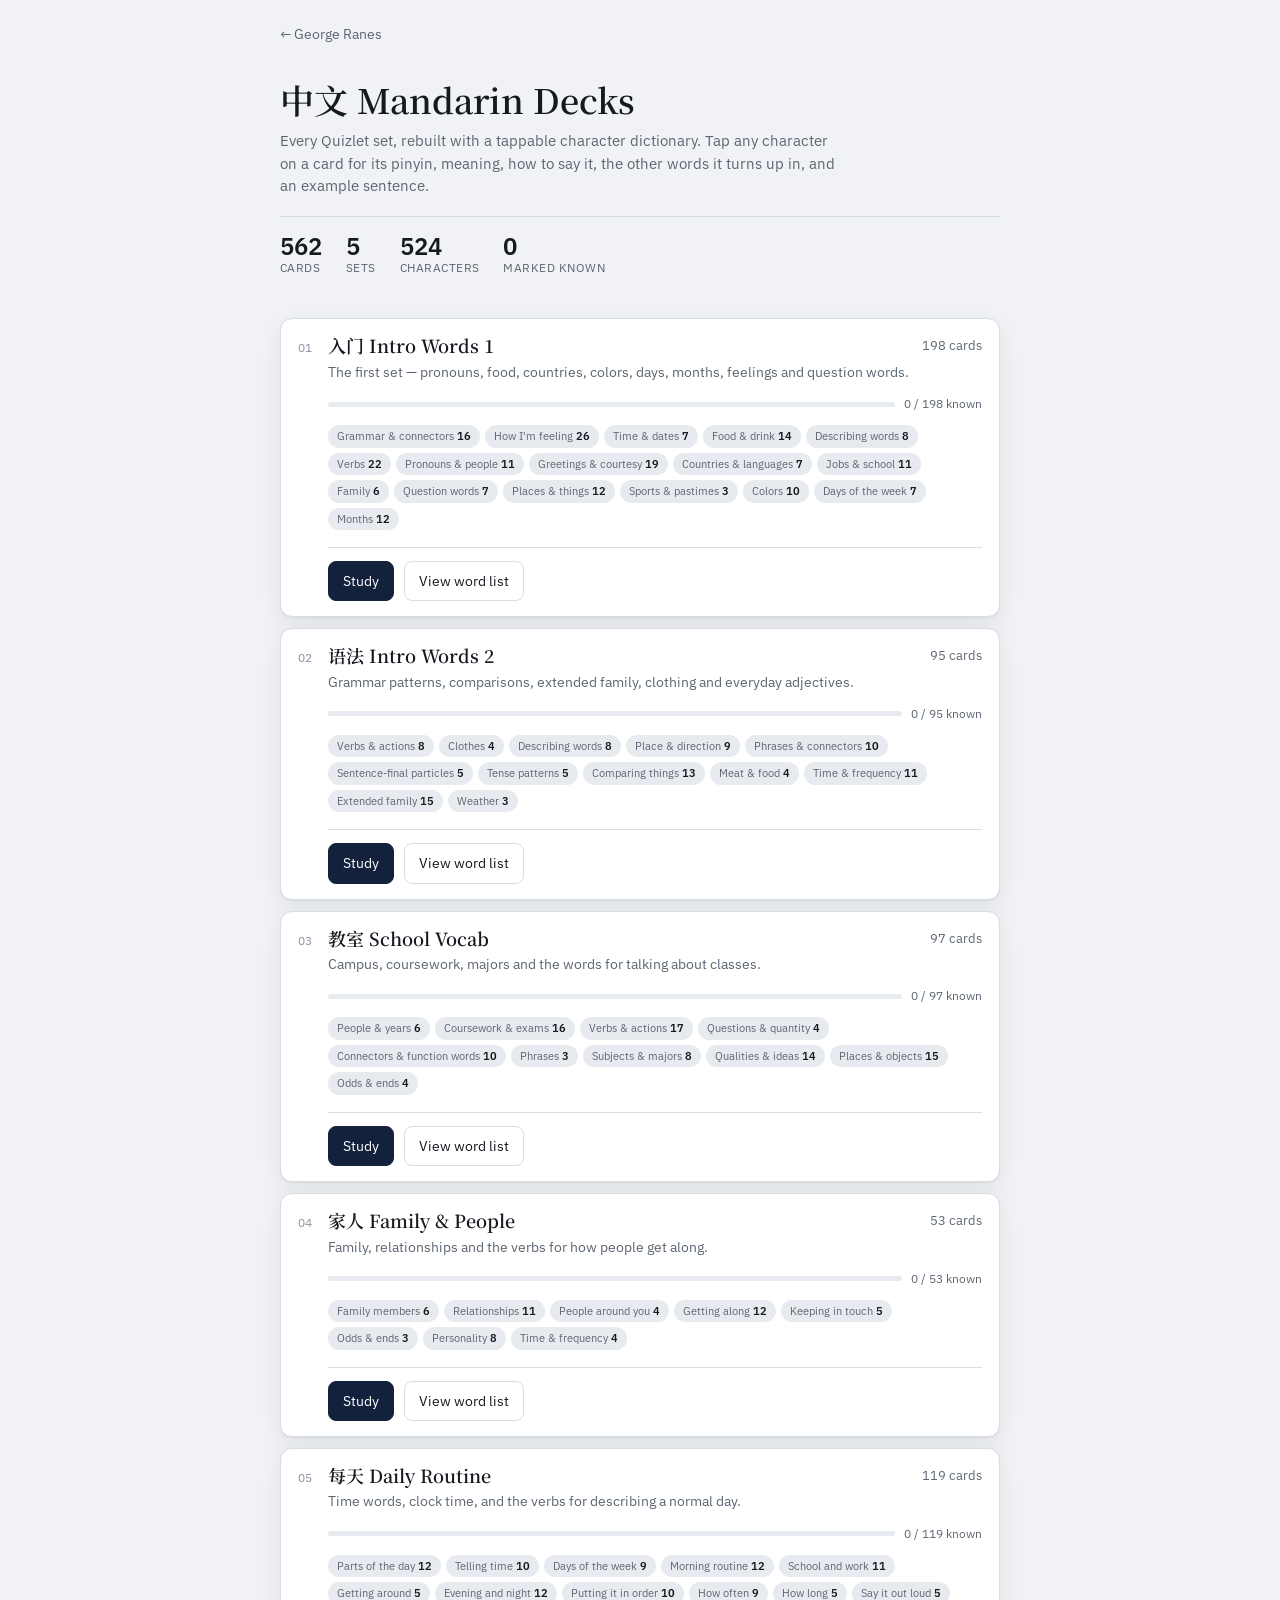
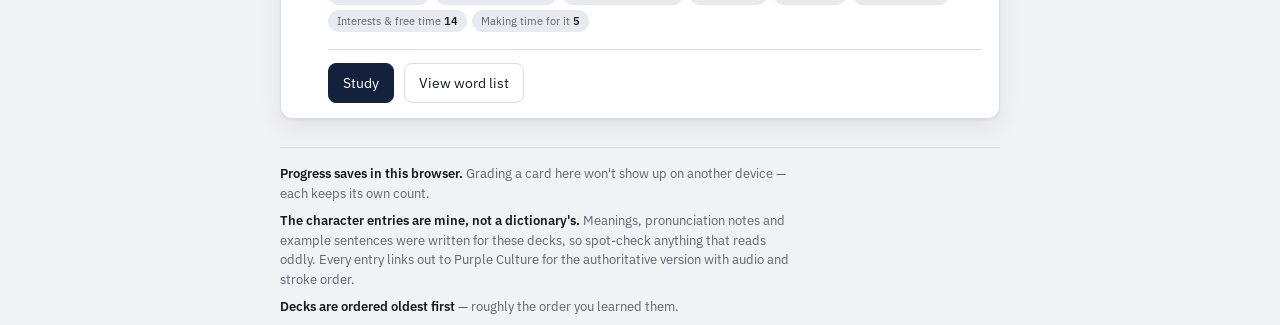
==== mandarin/index.html @ f02f1494 "Flashcard app back link returns to the Mandarin section Co-Authored-By: Claude Opus 5.5 <noreply@ant" ====
<!doctype html>
<html lang="en">
<head>
<meta charset="utf-8">
<meta name="viewport" content="width=device-width, initial-scale=1">
<title>中文 Mandarin Decks · George Ranes</title>
<meta name="description" content="Interactive Mandarin flashcards and character dictionary built by George Ranes.">
<link rel="icon" href="../assets/favicon.svg" type="image/svg+xml">
<link rel="preconnect" href="https://fonts.gstatic.com" crossorigin>
<link rel="stylesheet" href="https://fonts.googleapis.com/css2?family=IBM+Plex+Sans:wght@400;500;600&family=Noto+Serif+SC:wght@400;500;600&display=swap">
<style>
  :root {
    --bg: #F0F2F5;
    --surface: #FFFFFF;
    --surface-2: #E7EAEF;
    --ink: #161A20;
    --muted: #5C6672;
    --faint: #8892A0;
    --line: #D8DDE4;
    --accent: #14213D;
    --on-accent: #FFFFFF;
    --shadow: 0 1px 2px rgba(16,24,32,.06), 0 8px 24px rgba(16,24,32,.07);
    --t1: #C2410C; --t2: #15803D; --t3: #6D28D9; --t4: #BE185D; --t5: #6B7280;
    --unseen: #A3AEBC; --learning: #C77800; --known: #17794A;
    --learn-bg: #FDF3E0; --known-bg: #E6F4EC;
  }
  @media (prefers-color-scheme: dark) {
    :root:not([data-theme="light"]) {
      --bg: #0F1317; --surface: #191E24; --surface-2: #222930;
      --ink: #E8ECF1; --muted: #9AA5B1; --faint: #7B8694; --line: #2C333B;
      --accent: #E3CD8F; --on-accent: #0B1418;
      --shadow: 0 1px 2px rgba(0,0,0,.4), 0 8px 24px rgba(0,0,0,.35);
      --t1: #FB923C; --t2: #4ADE80; --t3: #A78BFA; --t4: #F472B6; --t5: #9CA3AF;
      --unseen: #6B7684; --learning: #E0A030; --known: #4FC98D;
      --learn-bg: #33270F; --known-bg: #11301F;
    }
  }
  :root[data-theme="dark"] {
    --bg: #0F1317; --surface: #191E24; --surface-2: #222930;
    --ink: #E8ECF1; --muted: #9AA5B1; --faint: #7B8694; --line: #2C333B;
    --accent: #E3CD8F; --on-accent: #0B1418;
    --shadow: 0 1px 2px rgba(0,0,0,.4), 0 8px 24px rgba(0,0,0,.35);
    --t1: #FB923C; --t2: #4ADE80; --t3: #A78BFA; --t4: #F472B6; --t5: #9CA3AF;
    --unseen: #6B7684; --learning: #E0A030; --known: #4FC98D;
    --learn-bg: #33270F; --known-bg: #11301F;
  }

  :root { --gap: 10px; }          /* one rhythm: filters, card and buttons all use it */

  * { box-sizing: border-box; }
  html, body { height: 100%; }
  body {
    background: var(--bg); color: var(--ink);
    font-family: "IBM Plex Sans", system-ui, sans-serif;
    font-size: 15px; line-height: 1.5;
    padding-inline: 16px; padding-block: 0 28px;
  }
  .wrap { max-width: 720px; margin: 0 auto; display: flex; flex-direction: column; gap: var(--gap); }

  /* ---------- top bar ---------- */
  .top { padding-block: 16px 0; display: flex; flex-direction: column; gap: var(--gap); }
  .titlebar { display: flex; align-items: baseline; gap: 10px; flex-wrap: wrap; }
  .title { font-family: "Noto Serif SC", Georgia, serif; font-size: 20px; font-weight: 600; margin: 0; }
  .subtitle { font-size: 13px; color: var(--muted); }
  .set-note { font-size: 13.5px; color: var(--muted); margin: -4px 0 0; max-width: 62ch; }
  .spacer { margin-left: auto; }

  .bar { height: 6px; border-radius: 99px; background: var(--surface-2); display: flex; overflow: hidden; }
  .bar span { display: block; height: 100%; transition: width .25s ease; }
  .bar .b-known { background: var(--known); }
  .bar .b-learn { background: var(--learning); }
  .counts { display: flex; gap: 14px; font-size: 12.5px; color: var(--muted); flex-wrap: wrap; align-items: center; }
  .counts b { color: var(--ink); font-weight: 600; font-variant-numeric: tabular-nums; }
  .dot { width: 8px; height: 8px; border-radius: 99px; display: inline-block; vertical-align: -1px; margin-right: 5px; }

  /* ---------- controls ---------- */
  .filters { display: flex; gap: var(--gap); flex-wrap: wrap; align-items: center; }
  select, .btn, .chip, input[type="search"] {
    font: inherit; font-size: 13.5px; color: var(--ink);
    background: var(--surface); border: 1px solid var(--line);
    border-radius: 8px; padding: 7px 11px; cursor: pointer;
  }
  select { padding-right: 26px; }
  input[type="search"] { cursor: text; flex: 1 1 240px; min-width: 0; }
  input[type="search"]:focus { outline: none; border-color: var(--accent); }
  .chip[aria-pressed="true"] { background: var(--accent); border-color: var(--accent); color: var(--on-accent); }
  .btn:hover, .chip:hover, select:hover { border-color: var(--accent); }
  .seg { display: inline-flex; border: 1px solid var(--line); border-radius: 8px; overflow: hidden; background: var(--surface); }
  .seg button {
    font: inherit; font-size: 13.5px; border: 0; background: transparent;
    color: var(--muted); padding: 7px 11px; cursor: pointer;
  }
  .seg button[aria-pressed="true"] { background: var(--accent); color: var(--on-accent); }

  /* ---------- word list ---------- */
  #list .top { padding-block: 18px 14px; }
  #list .subtitle { display: block; margin-top: 4px; }
  #list .filters { margin-top: 14px; }
  #list-body { margin-top: 18px; display: flex; flex-direction: column; gap: 22px; }
  .list-group-title {
    font-size: 12.5px; font-weight: 600; letter-spacing: .03em; text-transform: uppercase;
    color: var(--muted); padding-bottom: 8px; border-bottom: 1px solid var(--line);
  }
  .list-rows { display: flex; flex-direction: column; }
  .word-row {
    display: grid; grid-template-columns: minmax(0,1.4fr) minmax(0,1fr) minmax(0,1.6fr) auto;
    gap: 14px; align-items: center; padding: 11px 4px; border-bottom: 1px solid var(--line);
  }
  .list-rows .word-row:last-child { border-bottom: 0; }
  .word-row .hz { font-size: 22px; margin: 0; justify-content: flex-start; }
  .word-row .hz .ch { font-size: inherit; padding: 0 2px; }
  .word-row .py-line { font-size: 14.5px; color: var(--muted); flex-wrap: wrap; }
  .word-row .en { font-size: 14px; color: var(--ink); }
  .word-row .pill { font-size: 10.5px; white-space: nowrap; }
  .list-empty { padding: 32px 4px; text-align: center; color: var(--muted); font-size: 14px; }
  @media (max-width: 620px) {
    .word-row { grid-template-columns: 1fr auto; grid-template-areas: "hz pill" "py py" "en en"; row-gap: 4px; }
    .word-row .hz { grid-area: hz; }
    .word-row .pill { grid-area: pill; justify-self: end; }
    .word-row .py-line { grid-area: py; }
    .word-row .en { grid-area: en; }
  }

  /* ---------- card ---------- */
  .stage { perspective: 1400px; display: flex; }
  .card {
    display: grid; position: relative; flex: 1;
    min-height: min(52vh, 430px);
    background: var(--surface); border: 1px solid var(--line);
    border-radius: 14px; box-shadow: var(--shadow);
    transform-style: preserve-3d; transition: transform .45s cubic-bezier(.2,.7,.3,1);
  }
  .card.flipped { transform: rotateX(180deg); }
  .face {
    grid-row: 1; grid-column: 1; min-height: 0;
    backface-visibility: hidden; -webkit-backface-visibility: hidden;
    padding: 22px 20px 18px;
    display: flex; flex-direction: column; gap: 12px;
    transition: visibility 0s linear 210ms;
  }
  .face.back { transform: rotateX(180deg); }
  .card:not(.flipped) .face.back,
  .card.flipped .face.front { visibility: hidden; }
  .face-body {
    flex: 1; min-height: 0; overflow-y: auto;
    display: flex; flex-direction: column; justify-content: center; gap: 12px;
  }

  .face-tag {
    font-size: 11px; font-weight: 600; letter-spacing: .11em; text-transform: uppercase;
    color: var(--faint); display: flex; align-items: center; gap: 8px 6px; flex-wrap: wrap;
  }
  .pill {
    font-size: 10.5px; font-weight: 600; letter-spacing: .06em; text-transform: uppercase;
    border-radius: 99px; padding: 3px 8px; border: 1px solid currentColor;
    white-space: nowrap;
  }
  .pill.unseen { color: var(--unseen); }
  .pill.learning { color: var(--learning); }
  .pill.known { color: var(--known); }

  .hz {
    font-family: "Noto Serif SC", Georgia, serif;
    font-size: clamp(38px, 11vw, 60px); line-height: 1.3; font-weight: 500;
    display: flex; flex-wrap: wrap; gap: 0 2px;
  }
  .hz.long { font-size: clamp(26px, 6.5vw, 34px); }
  .hz.small, .hz.long.small { font-size: clamp(24px, 6vw, 30px); }
  .answer {
    display: flex; flex-direction: column; gap: 6px;
    padding-top: 14px; border-top: 1px solid var(--line);
  }
  .answer .py-line { font-size: 15px; }
  .py-line.lead { font-size: 21px; font-weight: 500; }
  .en-sub { font-size: 19px; font-weight: 500; line-height: 1.4; text-wrap: balance; }
  .en-reveal { display: flex; flex-direction: column; gap: 10px; align-items: flex-start; }
  .reveal {
    font-size: 14px; padding: 10px 16px; color: var(--muted);
    border-style: dashed;
  }
  .reveal:hover { color: var(--ink); border-style: solid; }
  .ch {
    font: inherit; background: none; border: 0; padding: 0 1px; margin: 0;
    color: inherit; cursor: pointer; border-radius: 4px;
    border-bottom: 2px solid transparent;
  }
  .ch:hover, .ch.active { border-bottom-color: currentColor; background: var(--surface-2); }
  .ch.punct { cursor: default; }
  .ch.punct:hover { border-bottom-color: transparent; background: none; }

  .py-line { font-size: 17px; letter-spacing: .01em; display: flex; flex-wrap: wrap; gap: 0 7px; }
  .en-line { font-size: 21px; font-weight: 500; line-height: 1.4; text-wrap: balance; }
  .note {
    font-size: 13.5px; color: var(--muted); background: var(--surface-2);
    border-radius: 8px; padding: 10px 12px; border-left: 3px solid var(--accent);
  }
  .note b { color: var(--ink); font-weight: 600; }
  .ex { font-size: 14px; color: var(--muted); }
  .ex .exhz { font-family: "Noto Serif SC", Georgia, serif; font-size: 17px; color: var(--ink); }

  .t1 { color: var(--t1); } .t2 { color: var(--t2); }
  .t3 { color: var(--t3); } .t4 { color: var(--t4); } .t5 { color: var(--t5); }

  .speak {
    font: inherit; font-size: 13px; color: var(--muted); background: var(--surface);
    border: 1px solid var(--line); border-radius: 8px; padding: 5px 10px; cursor: pointer;
    align-self: flex-start;
  }
  .speak:hover { border-color: var(--accent); color: var(--ink); }

  /* ---------- actions ---------- */
  .actions { display: grid; grid-template-columns: 1fr 1fr 1fr; gap: var(--gap); }
  .act {
    font: inherit; font-size: 15px; font-weight: 500;
    border: 1px solid var(--line); background: var(--surface); color: var(--ink);
    border-radius: 11px; padding: 16px 8px; cursor: pointer;
    min-height: 54px;
  }
  .act.learn { background: var(--learn-bg); border-color: var(--learning); color: var(--learning); }
  .act.know { background: var(--known-bg); border-color: var(--known); color: var(--known); }
  .act.flip { background: var(--accent); border-color: var(--accent); color: var(--on-accent); }
  .act:hover { filter: brightness(1.04); }
  #study { display: flex; flex-direction: column; gap: var(--gap); }
  #controls { display: flex; flex-direction: column; gap: var(--gap); }
  .subacts { display: flex; gap: var(--gap); justify-content: space-between; align-items: center; }
  .subacts .btn { padding: 11px 18px; font-size: 14px; }
  .kbd-hint { font-size: 12px; color: var(--faint); }
  kbd {
    font: inherit; font-size: 11px; background: var(--surface-2);
    border: 1px solid var(--line); border-radius: 4px; padding: 1px 5px;
  }

  /* ---------- done screen ---------- */
  .done {
    background: var(--surface); border: 1px solid var(--line); border-radius: 14px;
    box-shadow: var(--shadow); padding: 30px 22px; text-align: center;
    display: flex; flex-direction: column; gap: 16px; align-items: center;
  }
  .done h2 { font-family: "Noto Serif SC", Georgia, serif; font-size: 22px; margin: 0; font-weight: 600; }
  .tally { display: flex; gap: 22px; flex-wrap: wrap; justify-content: center; }
  .tally div { display: flex; flex-direction: column; gap: 2px; }
  .tally b { font-size: 26px; font-variant-numeric: tabular-nums; font-weight: 600; }
  .tally span { font-size: 12px; color: var(--muted); }
  .done .btn { padding: 11px 16px; font-size: 14.5px; }
  .primary { background: var(--accent); border-color: var(--accent); color: var(--on-accent); }

  /* ---------- character popover ---------- */
  .pop-head { display: flex; align-items: center; gap: 10px; }
  .pop-hz { font-family: "Noto Serif SC", Georgia, serif; font-size: 34px; line-height: 1; }
  .pop-py { font-size: 19px; font-weight: 500; }
  .pop-x {
    margin-left: auto; font: inherit; font-size: 18px; line-height: 1; color: var(--faint);
    background: none; border: 0; cursor: pointer; padding: 4px 6px; border-radius: 6px;
  }
  .pop-x:hover { background: var(--surface-2); color: var(--ink); }
  .senses { margin: 0; padding-left: 18px; font-size: 14.5px; display: flex; flex-direction: column; gap: 3px; }
  .pop .note { font-size: 13px; padding: 9px 11px; }
  .words { display: flex; flex-direction: column; gap: 5px; }
  .words .lbl { font-size: 11px; font-weight: 600; letter-spacing: .1em; text-transform: uppercase; color: var(--faint); }
  .w { display: flex; gap: 8px; align-items: baseline; font-size: 13.5px; }
  .w .whz { font-family: "Noto Serif SC", Georgia, serif; font-size: 16px; }
  .w .wpy { color: var(--muted); }
  .w .wen { color: var(--muted); margin-left: auto; text-align: right; }
  .w .mine { color: var(--accent); font-size: 10px; font-weight: 600; letter-spacing: .05em; }
  .pop-foot { display: flex; gap: 8px; flex-wrap: wrap; }
  .pop-foot .btn, .pop-foot a.btn { font-size: 12.5px; padding: 6px 10px; text-decoration: none; }

  .scrim { position: fixed; inset: 0; background: rgba(8,12,16,.44); z-index: 30; }

  .cat-tag {
    font-size: 10.5px; font-weight: 600; letter-spacing: .06em; text-transform: uppercase;
    color: var(--accent); border: 1px solid var(--accent); border-radius: 99px; padding: 3px 8px;
    white-space: nowrap;
  }
  .tabs { display: flex; gap: 4px; border-bottom: 1px solid var(--line); margin-bottom: 2px; }
  .tabs button {
    font: inherit; font-size: 13px; font-weight: 500; color: var(--muted);
    background: none; border: 0; border-bottom: 2px solid transparent;
    padding: 8px 12px; cursor: pointer; margin-bottom: -1px;
  }
  .tabs button[aria-selected="true"] { color: var(--ink); border-bottom-color: var(--accent); }
  .tabs button:hover { color: var(--ink); }
  .sound-list { margin: 0; padding-left: 18px; font-size: 13.5px; display: flex; flex-direction: column; gap: 5px; color: var(--muted); }
  .sound-list li::marker { color: var(--accent); }
  .sent { display: flex; flex-direction: column; gap: 2px; padding: 9px 0; border-bottom: 1px solid var(--line); }
  .sent:last-child { border-bottom: 0; }
  .sent .shz { font-family: "Noto Serif SC", Georgia, serif; font-size: 18px; line-height: 1.5; }
  .sent .spy { font-size: 13px; color: var(--accent); }
  .sent .sen { font-size: 13.5px; color: var(--muted); }
  .sent .mine { color: var(--accent); font-size: 10px; font-weight: 600; letter-spacing: .05em; }

  /* ---------- sheet (full entry + legend) ---------- */
  .sheet {
    position: fixed; z-index: 50;
    left: 50%; top: 50%; transform: translate(-50%, -50%);
    width: min(560px, calc(100vw - 28px));
    max-height: min(84vh, 84svh); overflow-y: auto; overscroll-behavior: contain;
    background: var(--surface); border: 1px solid var(--line);
    border-radius: 14px; box-shadow: var(--shadow);
    padding: 20px;
    display: flex; flex-direction: column; gap: 14px;
  }
  .sheet h3 {
    margin: 0; font-size: 16px; font-weight: 600; display: flex; align-items: center; gap: 10px;
    position: sticky; top: -20px; z-index: 1;
    background: var(--surface); padding-block: 4px 8px; margin-top: -4px;
  }
  .sheet h3 .pop-x { margin-left: auto; }
  .sheet h4 {
    margin: 0; font-size: 11px; font-weight: 600; letter-spacing: .1em;
    text-transform: uppercase; color: var(--faint);
  }
  .legend-row { display: flex; align-items: center; gap: 9px; font-size: 13.5px; }
  .legend-grid { display: flex; flex-direction: column; gap: 7px; }
  .keys { display: grid; grid-template-columns: auto 1fr; gap: 6px 12px; font-size: 13.5px; align-items: center; }

  .sr { position: absolute; width: 1px; height: 1px; overflow: hidden; clip: rect(0 0 0 0); }
  :is(button, select, a):focus-visible { outline: 2px solid var(--accent); outline-offset: 2px; }

  @media (prefers-reduced-motion: reduce) {
    .card, .bar span, .face { transition: none; }
  }

  /* ---------- home ---------- */
  [hidden] { display: none !important; }
  .home header { padding-block: 34px 20px; }
  .home h1 {
    font-family: "Noto Serif SC", Georgia, serif;
    font-size: clamp(27px, 6vw, 34px); font-weight: 600; margin: 0 0 10px; line-height: 1.2;
  }
  .home h1 .han { color: var(--seal); }
  .home .lede { margin: 0; color: var(--muted); max-width: 62ch; }
  .totals {
    display: flex; gap: 24px; flex-wrap: wrap;
    margin-top: 18px; padding-top: 16px; border-top: 1px solid var(--line);
  }
  .totals div { display: flex; flex-direction: column; }
  .totals b { font-size: 24px; font-weight: 600; font-variant-numeric: tabular-nums; line-height: 1.1; }
  .totals span { font-size: 11.5px; color: var(--muted); letter-spacing: .04em; }
  .decks { display: grid; gap: 11px; margin-top: 22px; }
  .deck {
    display: grid; grid-template-columns: auto 1fr auto; gap: 4px 14px;
    align-items: start; text-align: left; width: 100%; font: inherit; color: inherit;
    background: var(--surface); border: 1px solid var(--line);
    border-radius: 12px; padding: 15px 17px; box-shadow: var(--shadow);
  }
  .deck-actions {
    grid-column: 2 / span 2; display: flex; gap: 10px; margin-top: 13px;
    padding-top: 13px; border-top: 1px solid var(--line);
  }
  .deck-actions .btn { font-size: 13.5px; padding: 9px 14px; }
  .deck .num {
    grid-row: 1 / span 4; font-size: 12px; color: var(--faint);
    font-variant-numeric: tabular-nums; padding-top: 5px; min-width: 16px;
  }
  .deck .name { font-family: "Noto Serif SC", Georgia, serif; font-size: 18px; font-weight: 600; line-height: 1.3; }
  .deck .count { grid-row: 1; grid-column: 3; font-size: 13px; color: var(--muted); font-variant-numeric: tabular-nums; white-space: nowrap; padding-top: 2px; }
  .deck .note {
    grid-column: 2 / span 2; font-size: 13.5px; color: var(--muted);
    background: none; border: 0; border-radius: 0; padding: 0;   /* not a card note */
  }
  .deck .mini { grid-column: 2 / span 2; display: flex; align-items: center; gap: 9px; margin-top: 9px; }
  .deck .bar { flex: 1; height: 5px; }
  .deck .pct { font-size: 12px; color: var(--muted); font-variant-numeric: tabular-nums; white-space: nowrap; }
  .deck .tags { grid-column: 2 / span 2; display: flex; flex-wrap: wrap; gap: 5px; margin-top: 8px; }
  .deck .tag { font-size: 11px; color: var(--muted); background: var(--surface-2); border-radius: 99px; padding: 3px 9px; white-space: nowrap; }
  .deck .tag b { color: var(--ink); font-weight: 600; font-variant-numeric: tabular-nums; }

  .home footer {
    margin-top: 28px; padding-top: 16px; border-top: 1px solid var(--line);
    font-size: 13px; color: var(--muted);
  }
  .home footer p { margin: 0 0 8px; max-width: 64ch; }
  .home footer b { color: var(--ink); font-weight: 600; }

  .back-link {
    font: inherit; font-size: 13.5px; color: var(--muted); background: none;
    border: 0; padding: 4px 0; cursor: pointer; align-self: start;
  }
  .back-link:hover { color: var(--accent); }
  @media (max-width: 640px) {
    .kbd-hint { display: none; }            /* no arrow keys on a phone */
    .subacts .btn { flex: 1; }
  }
  @media (max-width: 460px) {
    .actions { grid-template-columns: 1fr 1fr; }
    .act.flip { grid-column: 1 / -1; order: -1; }
    .face { padding: 16px 15px 14px; }
    /* keep the card and all three buttons on one screen */
    .top { padding-block: 12px 0; }
    .title { font-size: 18px; }
    .filters select { flex: 1 1 calc(50% - var(--gap) / 2); min-width: 0; font-size: 12.5px; padding-inline: 9px 22px; }
    .seg { width: 100%; }
    .seg button { flex: 1; }
    .chip { flex: 1 1 calc(50% - var(--gap) / 2); }
    .card { min-height: 34vh; }
    .hz { font-size: clamp(34px, 11vw, 50px); }
    .act { min-height: 50px; padding: 14px 8px; }
    body { padding-block: 0 20px; }
  }
  /* ---------- link back to the main site ---------- */
  .site-link { display: inline-block; margin-top: 16px; font-size: 13.5px; color: var(--muted); text-decoration: none; }
  .site-link:hover { color: var(--accent); }
</style>
</head>
<body>

<div class="wrap">

  <div id="home" class="home">
    <a class="site-link" href="../#mandarin">← George Ranes</a>
    <header>
      <h1><span class="han">中文</span> Mandarin Decks</h1>
      <p class="lede">Every Quizlet set, rebuilt with a tappable character dictionary. Tap any character on a card for its pinyin, meaning, how to say it, the other words it turns up in, and an example sentence.</p>
      <div class="totals">
        <div><b id="t-cards">0</b><span>CARDS</span></div>
        <div><b id="t-sets">0</b><span>SETS</span></div>
        <div><b id="t-chars">0</b><span>CHARACTERS</span></div>
        <div><b id="t-known">0</b><span>MARKED KNOWN</span></div>
      </div>
    </header>
    <div class="decks" id="decks"></div>
    <footer>
      <p><b>Progress saves in this browser.</b> Grading a card here won't show up on another device — each keeps its own count.</p>
      <p><b>The character entries are mine, not a dictionary's.</b> Meanings, pronunciation notes and example sentences were written for these decks, so spot-check anything that reads oddly. Every entry links out to Purple Culture for the authoritative version with audio and stroke order.</p>
      <p><b>Decks are ordered oldest first</b> — roughly the order you learned them.</p>
    </footer>
  </div>

  <div id="study" hidden>
    <div class="top">
      <button class="back-link" id="back" type="button">← All decks</button>
      <div class="titlebar">
        <h1 class="title" id="set-title"></h1>
        <span class="subtitle" id="position"></span>
        <span class="spacer"></span>
        <button class="btn" id="legend-btn" type="button">Legend</button>
      </div>
      <div class="bar" aria-hidden="true">
        <span class="b-known" id="b-known" style="width:0"></span>
        <span class="b-learn" id="b-learn" style="width:0"></span>
      </div>
      <div class="counts" id="counts"></div>
      <div class="filters">
        <div class="seg" role="group" aria-label="Which cards to show">
          <button type="button" data-mode="all" aria-pressed="true">All</button>
          <button type="button" data-mode="learning" aria-pressed="false">Still learning</button>
          <button type="button" data-mode="unseen" aria-pressed="false">Unseen</button>
        </div>
        <select id="cat" aria-label="Which category"></select>
        <select id="chunk" aria-label="Which chunk of the deck"></select>
        <button class="chip" id="t-py" type="button" aria-pressed="true">Pinyin on front</button>
        <button class="chip" id="t-shuffle" type="button" aria-pressed="false">Shuffle</button>
      </div>
    </div>
    <div class="stage" id="stage"></div>
    <div id="controls"></div>
  </div>

  <div id="list" hidden>
    <div class="top">
      <button class="back-link" id="list-back" type="button">← All decks</button>
      <div class="titlebar">
        <h1 class="title" id="list-title"></h1>
        <span class="subtitle" id="list-count"></span>
        <span class="spacer"></span>
        <button class="btn" id="list-study" type="button">Study this set →</button>
      </div>
      <p class="subtitle" id="list-subtitle"></p>
    </div>
    <div class="filters">
      <input id="list-search" type="search" placeholder="Search hanzi, pinyin or English…" aria-label="Search this set">
      <select id="list-cat" aria-label="Which category"></select>
    </div>
    <div id="list-body"></div>
  </div>

</div>

<!-- Deck data lives in data/ so new sets can be added without touching the app code. -->
<script src="data/sets.js"></script>
<script src="data/chars.js"></script>
<script>
const KEY = "mandarin-app-progress-v1";

// A set may leave out "cats"; they're then counted from its cards, in first-seen order.
SETS.forEach(set => {
  if (set.cats) return;
  const counts = new Map();
  set.cards.forEach(c => counts.set(c.cat, (counts.get(c.cat) || 0) + 1));
  set.cats = [...counts];
});
let CARDS = [], CATS = [], SET = null;
let allStatus = {};
let orders = {};        // deck id -> card ids in shuffled order (persisted)
let rank = null;        // card id -> position, for the deck in view
const CHUNK = 25;

let cardEl = null, flipBtn = null;

const state = {
  set: null,
  revealEn: false,
  showPy: true,
  mode: "all",
  chunk: "all",
  cat: "all",
  i: 0,
  flipped: false,
  status: {},
  history: [],
};

/* ---------- persistence ---------- */
try {
  const raw = localStorage.getItem(KEY);
  if (raw) {
    const saved = JSON.parse(raw);
    if (saved && typeof saved === "object") {
      allStatus = saved.status || {};
      orders = saved.orders || {};
      if (typeof saved.showPy === "boolean") state.showPy = saved.showPy;
    }
  }
} catch (e) { /* private window or blocked storage — run without it */ }

function save() {
  try {
    localStorage.setItem(KEY, JSON.stringify({ status: allStatus, orders: orders, showPy: state.showPy }));
  } catch (e) { /* ignore */ }
}

/* ---------- deck ---------- */
function chunkOf(card) { return Math.floor((card.id - 1) / CHUNK); }

function buildRank() {
  rank = null;
  const o = orders[state.set];
  if (!o) return;
  rank = new Map();
  o.forEach((id, i) => rank.set(id, i));
}

function shuffleDeck() {
  const ids = CARDS.map(c => c.id);
  for (let i = ids.length - 1; i > 0; i--) {        // Fisher–Yates
    const j = Math.floor(Math.random() * (i + 1));
    const t = ids[i]; ids[i] = ids[j]; ids[j] = t;
  }
  orders[state.set] = ids;
  buildRank();
  save();
}

function isShuffled() { return !!orders[state.set]; }

function deck() {
  const out = CARDS.filter(c => {
    if (state.cat !== "all" && c.cat !== state.cat) return false;
    if (state.chunk !== "all" && chunkOf(c) !== Number(state.chunk)) return false;
    const s = state.status[c.id];
    if (state.mode === "learning") return s === "learning";
    if (state.mode === "unseen") return !s;
    return true;
  });
  // the permutation is fixed per deck, so grading a card never reorders the rest
  if (rank) out.sort((a, b) => rank.get(a.id) - rank.get(b.id));
  return out;
}

const el = (tag, cls, text) => {
  const n = document.createElement(tag);
  if (cls) n.className = cls;
  if (text != null) n.textContent = text;
  return n;
};

/* ---------- speech ---------- */
let zhVoice = null;
function pickVoice() {
  if (!("speechSynthesis" in window)) return;
  const vs = speechSynthesis.getVoices();
  zhVoice = vs.find(v => /^zh[-_]?(CN|Hans)/i.test(v.lang))
         || vs.find(v => /^zh/i.test(v.lang)) || null;
}
if ("speechSynthesis" in window) {
  pickVoice();
  speechSynthesis.addEventListener("voiceschanged", pickVoice);
}
function speak(text) {
  if (!("speechSynthesis" in window)) return;
  try {
    speechSynthesis.cancel();
    const u = new SpeechSynthesisUtterance(text);
    u.lang = "zh-CN";
    if (zhVoice) u.voice = zhVoice;
    u.rate = 0.85;
    speechSynthesis.speak(u);
  } catch (e) { /* ignore */ }
}
function speakBtn(text, label) {
  const b = el("button", "speak", (label || "Say it") + " ▶");
  b.type = "button";
  b.addEventListener("click", ev => { ev.stopPropagation(); speak(text); });
  return b;
}

/* ---------- hanzi rendering with tappable characters ---------- */
function renderHanzi(card) {
  const box = el("div", "hz" + (card.hz.length > 6 ? " long" : ""));
  box.lang = "zh-Hans";
  let ti = 0;
  for (const ch of card.hz) {
    const tok = /[一-鿿]/.test(ch) ? card.toks[ti++] : null;
    const b = el("button", "ch" + (tok ? "" : " punct"), ch);
    b.type = "button";
    if (tok) {
      if (tok.t) b.classList.add("t" + tok.t);
      b.setAttribute("aria-label", ch + (tok.p ? ", " + tok.p : "") + " — open character entry");
      b.addEventListener("click", ev => { ev.stopPropagation(); openPop(ch); });
    } else {
      b.tabIndex = -1;
      b.setAttribute("aria-hidden", "true");
    }
    box.append(b);
  }
  return box;
}

function renderPinyin(card) {
  const box = el("div", "py-line");
  if (card.toks.length && card.toks[0].p) {
    for (const t of card.toks) box.append(el("span", "t" + t.t, t.p));
  } else {
    box.append(el("span", "t5", card.py));
  }
  return box;
}

/* ---------- card ---------- */
function statusOf(id) { return state.status[id] || "unseen"; }

function render() {
  const d = deck();
  const stage = document.getElementById("stage");
  const controls = document.getElementById("controls");
  stage.replaceChildren();
  controls.replaceChildren();
  closePop();

  if (!d.length) { renderEmpty(stage); updateBar(); return; }
  if (state.i >= d.length) { renderDone(stage, d); updateBar(); return; }

  const card = d[state.i];
  const st = statusOf(card.id);
  state.revealEn = false;

  const wrap = el("div", "card" + (state.flipped ? " flipped" : ""));

  /* front */
  const front = el("div", "face front");
  const ftag = el("div", "face-tag");
  ftag.append(el("span", null, "Chinese"));
  const p = el("span", "pill " + st, st === "unseen" ? "new" : st === "learning" ? "learning" : "known");
  ftag.append(p);
  ftag.append(el("span", "cat-tag", card.cat));
  if (card.q === "learning") ftag.append(el("span", "pill learning", "not yet mastered"));
  const fbody = el("div", "face-body");
  fbody.append(renderHanzi(card));
  if (state.showPy) fbody.append(renderPinyin(card));
  front.append(ftag, fbody, speakBtn(card.hz));
  wrap.append(front);

  /* back */
  const back = el("div", "face back");
  back.append(el("div", "face-tag", "Pinyin"));
  const bbody = el("div", "face-body");
  const lead = renderPinyin(card);
  lead.classList.add("lead");
  bbody.append(lead);
  if (card.kind === "pattern" && card.pattern) bbody.append(el("div", "ex", card.pattern));
  if (card.ex) {
    const e = el("div", "ex");
    e.append(el("div", "exhz", card.ex));
    bbody.append(e);
  }
  if (card.flag) {
    const n = el("div", "note");
    n.append(el("b", null, "Heads up: "));
    n.append(document.createTextNode(card.flag));
    bbody.append(n);
  }

  const enWrap = el("div", "en-reveal");
  const showEnglish = () => {
    state.revealEn = true;
    enWrap.replaceChildren(el("div", "en-sub", card.en));
  };
  if (state.revealEn) showEnglish();
  else {
    const rb = el("button", "btn reveal", "Show English");
    rb.type = "button";
    rb.addEventListener("click", ev => { ev.stopPropagation(); showEnglish(); });
    enWrap.append(rb);
  }
  bbody.append(enWrap);
  back.append(bbody, speakBtn(card.hz));
  wrap.append(back);

  stage.append(wrap);
  cardEl = wrap;

  /* controls */
  const acts = el("div", "actions");
  const learn = el("button", "act learn", "Still learning");
  learn.type = "button";
  learn.addEventListener("click", () => grade("learning"));
  const flip = el("button", "act flip", state.flipped ? "Show Chinese" : "Flip");
  flip.type = "button";
  flip.addEventListener("click", doFlip);
  flipBtn = flip;
  const know = el("button", "act know", "Know it");
  know.type = "button";
  know.addEventListener("click", () => grade("known"));
  acts.append(learn, flip, know);

  const sub = el("div", "subacts");
  const undo = el("button", "btn", "Undo");
  undo.type = "button";
  undo.disabled = !state.history.length && state.i === 0;
  undo.addEventListener("click", stepBack);
  sub.append(undo);
  sub.append(el("span", "kbd-hint", "← still learning · → know it · ↑↓ flip"));

  controls.append(acts, sub);
  updateBar();
}

function renderEmpty(stage) {
  const d = el("div", "done");
  d.append(el("h2", null, "Nothing here"));
  d.append(el("p", "subtitle", "No cards match this filter. Switch back to All, or pick another chunk."));
  const b = el("button", "btn primary", "Show all cards");
  b.type = "button";
  b.addEventListener("click", () => setMode("all"));
  d.append(b);
  stage.append(d);
}

function renderDone(stage, d) {
  const tal = { known: 0, learning: 0, unseen: 0 };
  d.forEach(c => tal[statusOf(c.id)]++);
  const box = el("div", "done");
  box.append(el("h2", null, "好！End of this run"));
  const t = el("div", "tally");
  [["known", "Know it", "--known"], ["learning", "Still learning", "--learning"], ["unseen", "Not graded", "--unseen"]]
    .forEach(([k, label, cssvar]) => {
      const c = el("div");
      const b = el("b", null, String(tal[k]));
      b.style.color = "var(" + cssvar + ")";
      c.append(b, el("span", null, label));
      t.append(c);
    });
  box.append(t);
  if (tal.learning) {
    const b = el("button", "btn primary", "Review " + tal.learning + " still-learning card" + (tal.learning === 1 ? "" : "s"));
    b.type = "button";
    b.addEventListener("click", () => setMode("learning"));
    box.append(b);
  }
  const again = el("button", "btn", "Start over");
  again.type = "button";
  again.addEventListener("click", () => {
    if (isShuffled()) shuffleDeck();        // a fresh order for the next pass
    state.i = 0; state.flipped = false; state.history = []; render();
  });
  box.append(again);
  stage.append(box);
}

function updateBar() {
  const d = deck();
  const scope = d.length ? d : CARDS;
  let known = 0, learning = 0;
  scope.forEach(c => {
    const s = statusOf(c.id);
    if (s === "known") known++;
    else if (s === "learning") learning++;
  });
  const n = scope.length || 1;
  document.getElementById("b-known").style.width = (known / n * 100) + "%";
  document.getElementById("b-learn").style.width = (learning / n * 100) + "%";

  const counts = document.getElementById("counts");
  counts.replaceChildren();
  const bits = [["known", "known", known], ["learning", "still learning", learning],
                ["unseen", "unseen", scope.length - known - learning]];
  bits.forEach(([cls, label, num]) => {
    const s = el("span");
    const dot = el("span", "dot");
    dot.style.background = "var(--" + cls + ")";
    s.append(dot, el("b", null, String(num)), document.createTextNode(" " + label));
    counts.append(s);
  });

  const pos = document.getElementById("position");
  pos.textContent = d.length
    ? (Math.min(state.i + 1, d.length)) + " of " + d.length
    : "0 cards";
}

/* ---------- actions ---------- */
function doFlip() {
  if (!cardEl) return;
  state.flipped = !state.flipped;
  cardEl.classList.toggle("flipped", state.flipped);
  if (flipBtn) flipBtn.textContent = state.flipped ? "Show Chinese" : "Flip";
  closePop();
}

function grade(value) {
  const d = deck();
  if (state.i >= d.length) return;
  const card = d[state.i];
  state.history.push({ id: card.id, prev: state.status[card.id] });
  state.status[card.id] = value;
  save();
  state.flipped = false;
  const after = deck();
  if (after.some(c => c.id === card.id)) state.i++;
  if (state.i > after.length) state.i = after.length;
  render();
}

function stepBack() {
  if (state.history.length) {
    const last = state.history.pop();
    if (last.prev === undefined) delete state.status[last.id];
    else state.status[last.id] = last.prev;
    save();
    const idx = deck().findIndex(c => c.id === last.id);
    state.i = idx >= 0 ? idx : Math.max(0, state.i - 1);
  } else {
    state.i = Math.max(0, state.i - 1);
  }
  state.flipped = false;
  render();
}

function setMode(mode) {
  state.mode = mode;
  state.i = 0;
  state.flipped = false;
  document.querySelectorAll("[data-mode]").forEach(b => {
    b.setAttribute("aria-pressed", String(b.dataset.mode === mode));
  });
  render();
}

/* ---------- character popover ---------- */
let popAnchor = null;

function closePop() {
  if (popAnchor) { popAnchor.classList.remove("active"); popAnchor = null; }
}

const NARROW = () => window.matchMedia("(max-width: 620px)").matches;

function openPop(ch) {
  if (CHARS[ch]) openEntry(ch);
}

function wordRow(word) {
  const r = el("div", "w");
  const h = el("span", "whz");
  h.lang = "zh-Hans";
  h.textContent = word.hz;
  r.append(h, el("span", "wpy", word.py));
  if (word.mine) r.append(el("span", "mine", "IN YOUR DECK"));
  r.append(el("span", "wen", word.en));
  return r;
}

/* ---------- sheets ---------- */
let sheetEl = null, scrimEl = null, lastFocus = null;

function closeSheet() {
  if (sheetEl) { sheetEl.remove(); sheetEl = null; }
  if (scrimEl) { scrimEl.remove(); scrimEl = null; }
  if (lastFocus) { lastFocus.focus(); lastFocus = null; }
}

function openSheet(build, label) {
  closeSheet();
  lastFocus = document.activeElement;
  scrimEl = el("div", "scrim");
  scrimEl.addEventListener("click", closeSheet);
  sheetEl = el("div", "sheet");
  sheetEl.setAttribute("role", "dialog");
  sheetEl.setAttribute("aria-modal", "true");
  sheetEl.setAttribute("aria-label", label);
  build(sheetEl);
  document.body.append(scrimEl, sheetEl);
  const first = sheetEl.querySelector("button, a");
  if (first) first.focus();
}

function sheetHead(sheet, title) {
  const h = el("h3", null, title);
  const x = el("button", "pop-x", "✕");
  x.type = "button";
  x.setAttribute("aria-label", "Close");
  x.addEventListener("click", closeSheet);
  h.append(x);
  sheet.append(h);
}

function openEntry(ch, tab) {
  const info = CHARS[ch];
  if (!info) return;
  let active = tab || "dict";
  openSheet(sheet => {
    sheetHead(sheet, "Character entry");

    const head = el("div", "pop-head");
    const hz = el("span", "pop-hz t" + info.t, ch);
    hz.lang = "zh-Hans";
    head.append(hz, el("span", "pop-py t" + info.t, info.py), speakBtn(ch, "Say"));
    head.querySelector(".speak").style.marginLeft = "auto";
    sheet.append(head);

    const tabs = el("div", "tabs");
    tabs.setAttribute("role", "tablist");
    const panel = el("div");
    const defs = [
      ["dict", "Dictionary"],
      ["words", "Words (" + info.words.length + ")"],
      ["sents", "Sentences (" + info.sents.length + ")"],
    ];
    const btns = {};
    defs.forEach(([key, label]) => {
      const b = el("button", null, label);
      b.type = "button";
      b.setAttribute("role", "tab");
      b.addEventListener("click", () => show(key));
      btns[key] = b;
      tabs.append(b);
    });

    function show(key) {
      active = key;
      defs.forEach(([k]) => btns[k].setAttribute("aria-selected", String(k === key)));
      panel.replaceChildren();
      if (key === "dict") fillDict(panel, ch, info);
      else if (key === "words") fillWords(panel, ch, info);
      else fillSents(panel, ch, info);
    }

    sheet.append(tabs, panel);
    show(active);

    const foot = el("div", "pop-foot");
    const link = el("a", "btn", "Open in Purple Culture \u2197");
    link.href = "https://www.purpleculture.net/dictionary-details/?word=" + encodeURIComponent(ch);
    link.target = "_blank";
    link.rel = "noopener noreferrer";
    foot.append(link);
    sheet.append(foot);
  }, "Character entry for " + ch);
}

function fillDict(panel, ch, info) {
  panel.append(el("h4", null, "Means"));
  if (info.senses.length) {
    const ul = el("ul", "senses");
    info.senses.forEach(x => ul.append(el("li", null, x)));
    panel.append(ul);
  } else {
    panel.append(el("div", "ex", "No meaning written for this one yet \u2014 the Words and Sentences tabs still show how it behaves, and Purple Culture has the full entry."));
  }

  if (info.other) {
    panel.append(el("h4", null, "Other readings"));
    panel.append(el("div", "ex", info.other));
  }

  panel.append(el("h4", null, "How to say it"));
  if (info.watch) {
    const n = el("div", "note");
    n.append(el("b", null, "Watch out: "));
    n.append(document.createTextNode(info.watch));
    panel.append(n);
  }
  const sl = el("ul", "sound-list");
  info.sound.forEach(x => sl.append(el("li", null, x)));
  panel.append(sl);
}

function fillWords(panel, ch, info) {
  if (!info.words.length) {
    panel.append(el("div", "ex", "No compounds recorded for this one yet."));
    return;
  }
  panel.append(el("h4", null, "Words using " + ch));
  const w = el("div", "words");
  info.words.forEach(word => w.append(wordRow(word)));
  panel.append(w);
}

function fillSents(panel, ch, info) {
  if (!info.sents.length) {
    panel.append(el("div", "ex", "No example sentence for this one yet."));
    return;
  }
  panel.append(el("h4", null, "Seeing it in use"));
  info.sents.forEach(st => {
    const box = el("div", "sent");
    const line = el("div", "shz");
    line.lang = "zh-Hans";
    for (const c of st.hz) {
      if (c === ch) {
        const m = el("span", "t" + info.t, c);
        m.style.fontWeight = "600";
        line.append(m);
      } else {
        line.append(document.createTextNode(c));
      }
    }
    box.append(line, el("div", "spy", st.py));
    const enr = el("div", "sen", st.en);
    box.append(enr);
    if (st.mine) box.append(el("span", "mine", "FROM YOUR DECKS"));
    box.append(speakBtn(st.hz, "Say"));
    panel.append(box);
  });
}

function openLegend() {
  openSheet(sheet => {
    sheetHead(sheet, "What everything means");

    sheet.append(el("h4", null, "Tone colors"));
    const tg = el("div", "legend-grid");
    [["1", "1st — high and flat", "mā"], ["2", "2nd — rising, like a question", "má"],
     ["3", "3rd — dips down then up", "mǎ"], ["4", "4th — sharp fall", "mà"],
     ["5", "neutral — light, no tone", "ma"]].forEach(([t, desc, ex]) => {
      const r = el("div", "legend-row");
      const s = el("span", "t" + t, ex);
      s.style.fontWeight = "600";
      s.style.minWidth = "34px";
      r.append(s, el("span", null, desc));
      tg.append(r);
    });
    sheet.append(tg);

    sheet.append(el("h4", null, "Card status"));
    const sg = el("div", "legend-grid");
    [["unseen", "New — you haven't graded it yet"],
     ["learning", "Still learning — comes back in the Still learning filter"],
     ["known", "Know it — counted as done"]].forEach(([cls, desc]) => {
      const r = el("div", "legend-row");
      const d = el("span", "dot");
      d.style.background = "var(--" + cls + ")";
      d.style.width = "10px";
      d.style.height = "10px";
      r.append(d, el("span", null, desc));
      sg.append(r);
    });
    sheet.append(sg);
    sheet.append(el("div", "ex", "The bar under the title uses the same colors, scoped to whatever filter is on. A “not yet mastered” tag carries over from your Quizlet export — that term was still in your learning pile when you exported it."));

    sheet.append(el("h4", null, "Category tag"));
    sheet.append(el("div", "ex", "Every card carries a category — " + CATS.join(", ") + ". Use the category dropdown to drill into one group at a time, on its own or combined with the filters above."));

    sheet.append(el("h4", null, "Tapping a character"));
    sheet.append(el("div", "ex", "Tap any character, on either side of the card, to open its entry. The popup gives you pinyin, one to three core meanings, and how to say it. “Full entry” opens three tabs: Dictionary (meanings, other readings, pronunciation), Words (compounds, with the ones already in your decks marked), and Sentences. Tapping a character never flips the card — use the Flip button or the arrow keys."));

    sheet.append(el("h4", null, "Pronunciation notes"));
    sheet.append(el("div", "ex", "Every character gets its syllable broken into the initial consonant, the final, and the tone, each described in English. Where a sound is genuinely counterintuitive — q, x, r, the buzzy -i, ü — there is also a bolded “Watch out” line above it."));

    sheet.append(el("h4", null, "Shuffle"));
    sheet.append(el("div", "ex", "Shuffle puts the deck in a random order and keeps it there \u2014 grading a card never reshuffles the ones you have not reached yet, and the order survives closing the tab. Filters pick from that same order, so it stays consistent. Tap it again to go back to deck order; \u201CStart over\u201D at the end of a run deals a fresh order."));

    sheet.append(el("h4", null, "Keyboard"));
    const keys = el("div", "keys");
    [["↑ / ↓ / Space", "Flip the card"], ["←", "Grade Still learning"],
     ["→", "Grade Know it"], ["Backspace", "Undo, step back a card"],
     ["Esc", "Close a popup"]].forEach(([k, desc]) => {
      const kb = el("kbd", null, k);
      keys.append(kb, el("span", null, desc));
    });
    sheet.append(keys);
  }, "Legend");
}

/* ---------- home ---------- */
function statusFor(setId) { return allStatus[setId] || (allStatus[setId] = {}); }

function renderHome() {
  const decks = document.getElementById("decks");
  decks.replaceChildren();
  let totalCards = 0, totalKnown = 0;

  SETS.forEach((set, idx) => {
    totalCards += set.cards.length;
    const st = statusFor(set.id);
    let known = 0, learning = 0;
    set.cards.forEach(c => {
      const v = st[c.id];
      if (v === "known") known++;
      else if (v === "learning") learning++;
    });
    totalKnown += known;

    const b = document.createElement("div");
    b.className = "deck";

    const num = el("span", "num", String(idx + 1).padStart(2, "0"));
    const name = el("span", "name", set.title);
    const count = el("span", "count", set.cards.length + " cards");
    const note = el("span", "note", set.subtitle);

    const mini = el("span", "mini");
    const bar = el("span", "bar");
    const bk = el("span", "b-known");
    bk.style.width = (known / set.cards.length * 100) + "%";
    const bl = el("span", "b-learn");
    bl.style.width = (learning / set.cards.length * 100) + "%";
    bar.append(bk, bl);
    mini.append(bar, el("span", "pct", known + " / " + set.cards.length + " known"));

    const tags = el("span", "tags");
    set.cats.forEach(([label, n]) => {
      const t = el("span", "tag");
      t.append(label + " ", el("b", null, String(n)));
      tags.append(t);
    });

    const actions = el("span", "deck-actions");
    const studyBtn = el("button", "btn primary", "Study");
    studyBtn.type = "button";
    studyBtn.addEventListener("click", () => go(set.id));
    const listBtn = el("button", "btn", "View word list");
    listBtn.type = "button";
    listBtn.addEventListener("click", () => goList(set.id));
    actions.append(studyBtn, listBtn);

    b.append(num, name, count, note, mini, tags, actions);
    decks.append(b);
  });

  document.getElementById("t-cards").textContent = String(totalCards);
  document.getElementById("t-sets").textContent = String(SETS.length);
  document.getElementById("t-chars").textContent = String(Object.keys(CHARS).length);
  document.getElementById("t-known").textContent = String(totalKnown);
}

/* ---------- routing ---------- */
const catSel = document.getElementById("cat");
const chunkSel = document.getElementById("chunk");
const shuffleBtn = document.getElementById("t-shuffle");
const pyBtn = document.getElementById("t-py");

function syncPy() {
  pyBtn.setAttribute("aria-pressed", String(state.showPy));
  pyBtn.textContent = state.showPy ? "Pinyin on front" : "Pinyin hidden";
  pyBtn.title = state.showPy
    ? "Tap to hide pinyin on the front of the card"
    : "Tap to show pinyin on the front of the card";
}

pyBtn.addEventListener("click", () => {
  state.showPy = !state.showPy;
  syncPy();
  save();
  render();
});

function syncShuffle() {
  const on = isShuffled();
  shuffleBtn.setAttribute("aria-pressed", String(on));
  shuffleBtn.textContent = on ? "Shuffled" : "Shuffle";
  shuffleBtn.title = on ? "Tap to go back to deck order" : "Put this deck in a random order";
}

shuffleBtn.addEventListener("click", () => {
  if (isShuffled()) { delete orders[state.set]; rank = null; save(); }
  else shuffleDeck();
  syncShuffle();
  state.i = 0;
  state.flipped = false;
  state.history = [];
  render();
});

function fillFilters() {
  catSel.replaceChildren();
  catSel.append(new Option("All categories (" + CARDS.length + ")", "all"));
  CATS.forEach(([name, n]) => {
    if (n) catSel.append(new Option(name + " (" + n + ")", name));
  });
  catSel.value = "all";

  chunkSel.replaceChildren();
  const nChunks = Math.ceil(CARDS.length / CHUNK);
  chunkSel.append(new Option("Whole deck (" + CARDS.length + ")", "all"));
  for (let i = 0; i < nChunks; i++) {
    const lo = i * CHUNK + 1;
    const hi = Math.min((i + 1) * CHUNK, CARDS.length);
    chunkSel.append(new Option("Cards " + lo + "\u2013" + hi, String(i)));
  }
  chunkSel.value = "all";
}

function openSet(setId) {
  const set = SETS.find(x => x.id === setId);
  if (!set) return showHome();
  SET = set;
  CARDS = set.cards;
  CATS = set.cats;
  state.set = setId;
  state.status = statusFor(setId);
  state.mode = "all";
  state.cat = "all";
  state.chunk = "all";
  state.i = 0;
  state.flipped = false;
  state.history = [];
  document.querySelectorAll("[data-mode]").forEach(b => {
    b.setAttribute("aria-pressed", String(b.dataset.mode === "all"));
  });
  document.getElementById("set-title").textContent = set.title;
  buildRank();
  fillFilters();
  syncPy();
  syncShuffle();
  document.getElementById("home").hidden = true;
  document.getElementById("list").hidden = true;
  document.getElementById("study").hidden = false;
  document.title = set.title;
  window.scrollTo(0, 0);
  render();
}

function showHome() {
  SET = null;
  state.set = null;
  closePop();
  document.getElementById("study").hidden = true;
  document.getElementById("list").hidden = true;
  document.getElementById("home").hidden = false;
  document.title = "\u4e2d\u6587 Mandarin Decks";
  renderHome();
  window.scrollTo(0, 0);
}

/* ---------- word list ---------- */
const listSearch = document.getElementById("list-search");
const listCatSel = document.getElementById("list-cat");
let listSetId = null;

function openList(setId) {
  const set = SETS.find(x => x.id === setId);
  if (!set) return showHome();
  closePop();
  listSetId = setId;

  document.getElementById("list-title").textContent = set.title;
  document.getElementById("list-subtitle").textContent = set.subtitle;
  document.getElementById("list-count").textContent = set.cards.length + " cards";

  listCatSel.replaceChildren();
  listCatSel.append(new Option("All categories (" + set.cards.length + ")", "all"));
  set.cats.forEach(([name, n]) => {
    if (n) listCatSel.append(new Option(name + " (" + n + ")", name));
  });
  listCatSel.value = "all";
  listSearch.value = "";

  renderList();
  document.getElementById("home").hidden = true;
  document.getElementById("study").hidden = true;
  document.getElementById("list").hidden = false;
  document.title = set.title + " \u2014 word list";
  window.scrollTo(0, 0);
}

function renderList() {
  const set = SETS.find(x => x.id === listSetId);
  if (!set) return;
  const body = document.getElementById("list-body");
  body.replaceChildren();

  const q = listSearch.value.trim().toLowerCase();
  const cat = listCatSel.value;
  const st = statusFor(set.id);

  const groups = new Map();
  for (const card of set.cards) {
    if (cat !== "all" && card.cat !== cat) continue;
    if (q) {
      const hay = (card.hz + " " + card.py + " " + card.en).toLowerCase();
      if (!hay.includes(q)) continue;
    }
    if (!groups.has(card.cat)) groups.set(card.cat, []);
    groups.get(card.cat).push(card);
  }

  if (!groups.size) {
    body.append(el("div", "list-empty", "No words match that search."));
    return;
  }

  const order = set.cats.map(([name]) => name).filter(name => groups.has(name));
  for (const cat of order) {
    const section = el("div", "list-section");
    section.append(el("div", "list-group-title", cat));
    const rows = el("div", "list-rows");
    for (const card of groups.get(cat)) {
      const row = el("div", "word-row");
      row.append(renderHanzi(card), renderPinyin(card), el("span", "en", card.en));
      const v = st[card.id];
      const label = v === "known" ? "known" : v === "learning" ? "learning" : "new";
      row.append(el("span", "pill " + (v || "unseen"), label));
      rows.append(row);
    }
    section.append(rows);
    body.append(section);
  }
}

listSearch.addEventListener("input", renderList);
listCatSel.addEventListener("change", renderList);

document.getElementById("list-back").addEventListener("click", () => { location.hash = ""; });
document.getElementById("list-study").addEventListener("click", () => go(listSetId));

function goList(setId) {
  if (location.hash !== "#/list/" + setId) location.hash = "#/list/" + setId;
  else route();
}

function go(setId) {
  if (location.hash !== "#/" + setId) location.hash = "#/" + setId;
  else route();
}

function route() {
  const lm = location.hash.match(/^#\/list\/(.+)$/);
  if (lm && SETS.some(s => s.id === lm[1])) return openList(lm[1]);
  const m = location.hash.match(/^#\/(.+)$/);
  if (m && SETS.some(s => s.id === m[1])) openSet(m[1]);
  else showHome();
}

window.addEventListener("hashchange", route);

document.getElementById("back").addEventListener("click", () => { location.hash = ""; });

document.querySelectorAll("[data-mode]").forEach(b => {
  b.addEventListener("click", () => setMode(b.dataset.mode));
});

catSel.addEventListener("change", () => {
  state.cat = catSel.value;
  state.i = 0;
  state.flipped = false;
  render();
});

chunkSel.addEventListener("change", () => {
  state.chunk = chunkSel.value;
  state.i = 0;
  state.flipped = false;
  render();
});


document.getElementById("legend-btn").addEventListener("click", openLegend);

document.addEventListener("keydown", ev => {
  if (ev.key === "Escape") {
    if (sheetEl) { closeSheet(); return; }
  }
  if (sheetEl || !SET) return;
  const tag = (ev.target.tagName || "").toLowerCase();
  if (tag === "select" || tag === "input" || tag === "textarea") return;
  if (ev.key === "ArrowUp" || ev.key === "ArrowDown" || ev.key === " ") {
    ev.preventDefault(); doFlip();
  } else if (ev.key === "ArrowLeft") {
    ev.preventDefault(); grade("learning");
  } else if (ev.key === "ArrowRight") {
    ev.preventDefault(); grade("known");
  } else if (ev.key === "Backspace") {
    ev.preventDefault(); stepBack();
  }
});

route();
</script>
</body>
</html>
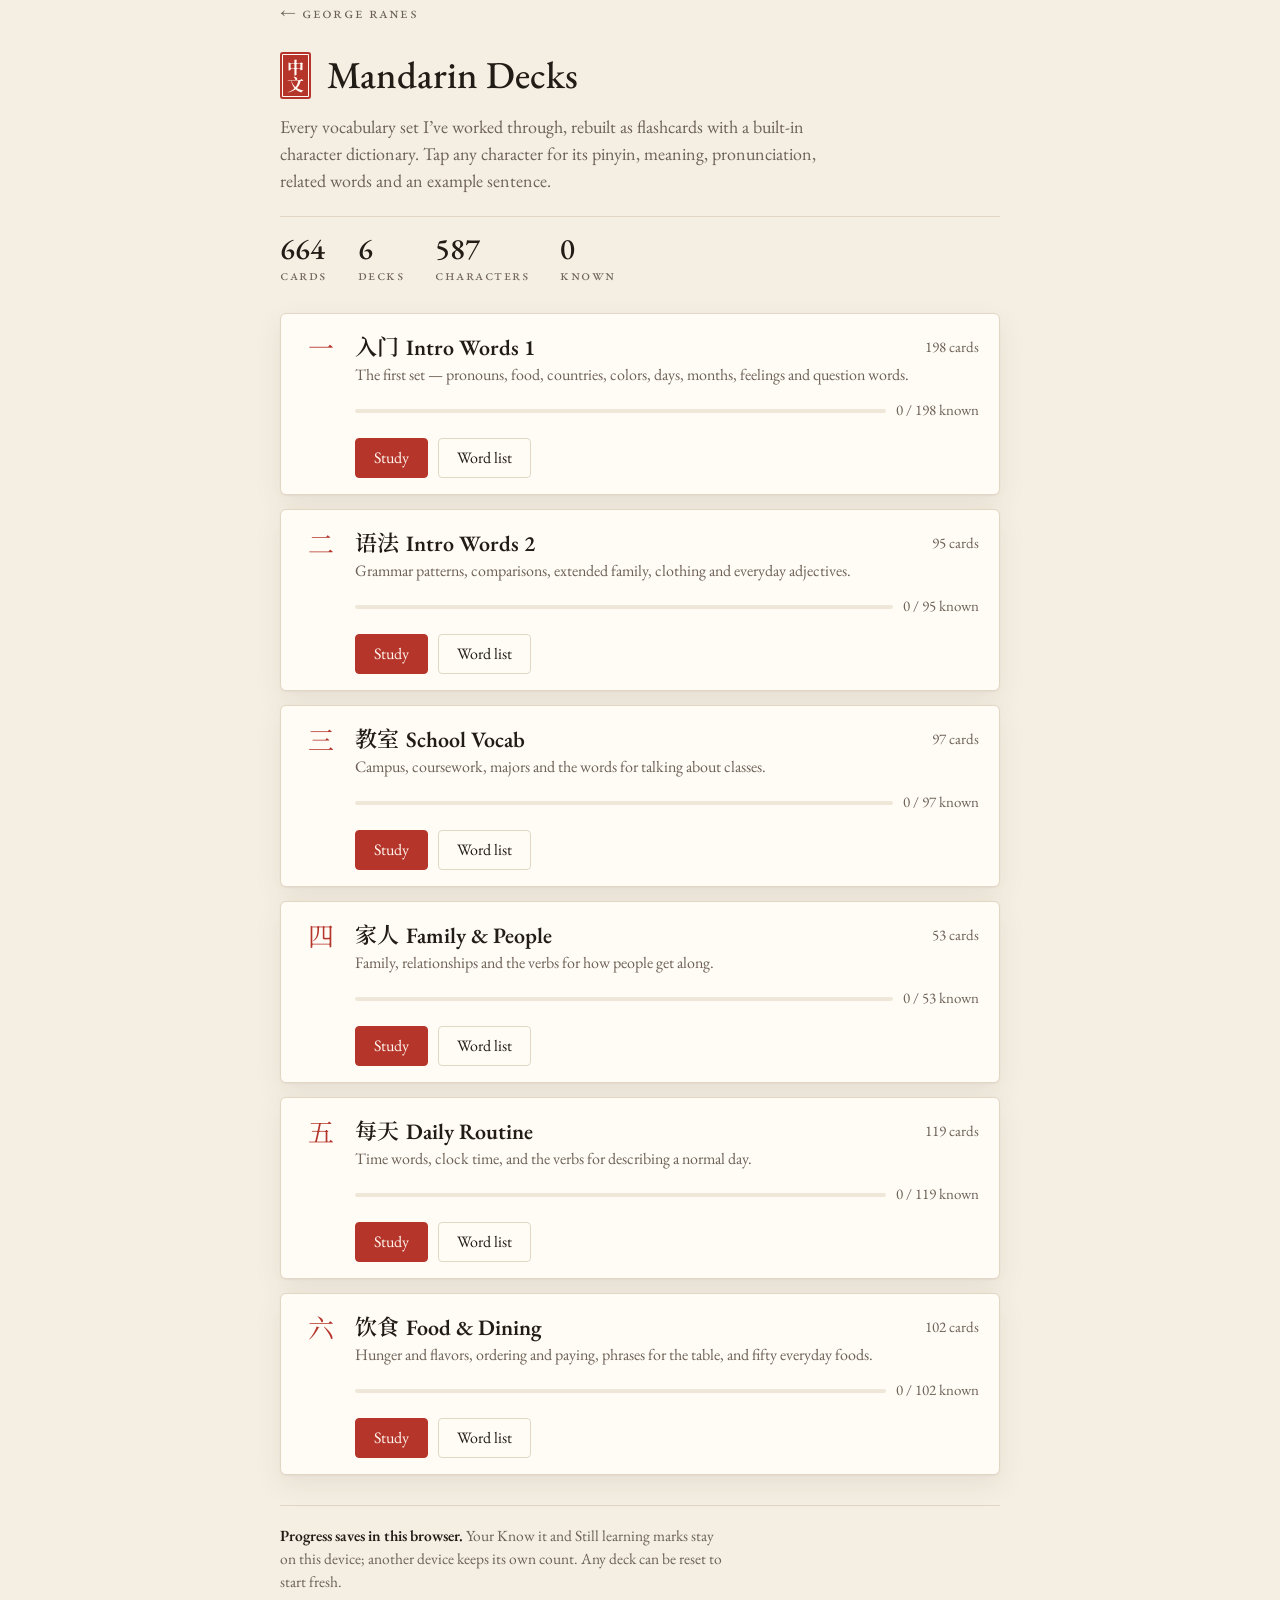
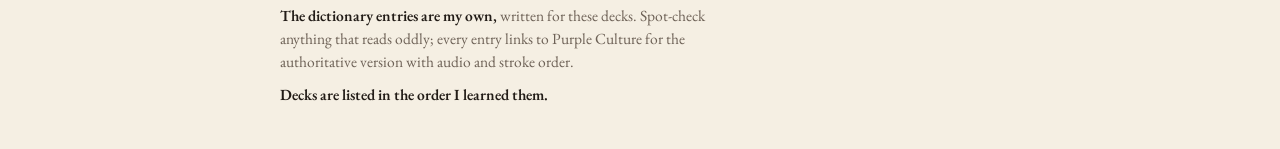
==== commit 396828f2: "Mandarin redesign live: ink-and-cinnabar look, practice-grid cards, reset progress, two-form cards; " ====
--- a/mandarin/index.html
+++ b/mandarin/index.html
@@ -6,401 +6,413 @@
 <title>中文 Mandarin Decks · George Ranes</title>
 <meta name="description" content="Interactive Mandarin flashcards and character dictionary built by George Ranes.">
 <link rel="icon" href="../assets/favicon.svg" type="image/svg+xml">
+<link rel="preconnect" href="https://fonts.googleapis.com">
 <link rel="preconnect" href="https://fonts.gstatic.com" crossorigin>
-<link rel="stylesheet" href="https://fonts.googleapis.com/css2?family=IBM+Plex+Sans:wght@400;500;600&family=Noto+Serif+SC:wght@400;500;600&display=swap">
+<link rel="stylesheet" href="https://fonts.googleapis.com/css2?family=EB+Garamond:ital,wght@0,400;0,500;0,600;1,400&family=Noto+Serif+SC:wght@400;500;600;700&display=swap">
 <style>
+  /* ==========================================================================
+     Ink & cinnabar: rice paper, ink-dark text and one seal red (朱砂).
+     Traditional touches are kept functional: the seal logo, the 田字格 practice
+     grid behind characters, and Chinese numerals on the decks.
+     ========================================================================== */
   :root {
-    --bg: #F0F2F5;
-    --surface: #FFFFFF;
-    --surface-2: #E7EAEF;
-    --ink: #161A20;
-    --muted: #5C6672;
-    --faint: #8892A0;
-    --line: #D8DDE4;
-    --accent: #14213D;
-    --on-accent: #FFFFFF;
-    --shadow: 0 1px 2px rgba(16,24,32,.06), 0 8px 24px rgba(16,24,32,.07);
-    --t1: #C2410C; --t2: #15803D; --t3: #6D28D9; --t4: #BE185D; --t5: #6B7280;
-    --unseen: #A3AEBC; --learning: #C77800; --known: #17794A;
-    --learn-bg: #FDF3E0; --known-bg: #E6F4EC;
+    --paper: #F5EFE3;  --surface: #FFFCF6;  --surface-2: #EFE7D8;
+    --ink: #221C17;    --muted: #6D6156;    --faint: #998D80;   --line: #E2D7C5;
+    --red: #B5352B;    --red-wash: #F7E6DF;                       /* accents and red text */
+    --btn: #B5352B;    --btn-deep: #922A22;  --on-btn: #FFF8F0;    /* filled buttons and the seal */
+    --grid: rgba(181, 53, 43, .30);  --grid-dash: rgba(181, 53, 43, .22);
+    --shadow: 0 1px 2px rgba(60, 40, 20, .05), 0 10px 28px rgba(60, 40, 20, .08);
+    --t1: #C2410C; --t2: #15803D; --t3: #6D28D9; --t4: #BE185D; --t5: #7D7268;
+    --unseen: #A89C8E; --learning: #B7791F; --known: #2E7D4F;
+    --learn-bg: #FBF1DE; --known-bg: #E6F2E9;
+    --serif: "EB Garamond", Garamond, Georgia, serif;
+    --han: "Noto Serif SC", "Songti SC", "SimSun", serif;
   }
   @media (prefers-color-scheme: dark) {
     :root:not([data-theme="light"]) {
-      --bg: #0F1317; --surface: #191E24; --surface-2: #222930;
-      --ink: #E8ECF1; --muted: #9AA5B1; --faint: #7B8694; --line: #2C333B;
-      --accent: #E3CD8F; --on-accent: #0B1418;
-      --shadow: 0 1px 2px rgba(0,0,0,.4), 0 8px 24px rgba(0,0,0,.35);
-      --t1: #FB923C; --t2: #4ADE80; --t3: #A78BFA; --t4: #F472B6; --t5: #9CA3AF;
-      --unseen: #6B7684; --learning: #E0A030; --known: #4FC98D;
-      --learn-bg: #33270F; --known-bg: #11301F;
+      --paper: #16120F;  --surface: #1F1A16;  --surface-2: #2A231E;
+      --ink: #F1E8DB;    --muted: #B6A999;    --faint: #887C6F;   --line: #3A3029;
+      --red: #E27A66;    --red-wash: #3A1F1A;
+      --btn: #B4473A;    --btn-deep: #C9584A;  --on-btn: #FFF6EF;
+      --grid: rgba(226, 122, 102, .36);  --grid-dash: rgba(226, 122, 102, .26);
+      --shadow: 0 1px 2px rgba(0, 0, 0, .4), 0 10px 28px rgba(0, 0, 0, .35);
+      --t1: #FB923C; --t2: #4ADE80; --t3: #A78BFA; --t4: #F472B6; --t5: #A59A8E;
+      --unseen: #7E7468; --learning: #E0A94A; --known: #5FB98A;
+      --learn-bg: #33270F; --known-bg: #12301F;
     }
   }
   :root[data-theme="dark"] {
-    --bg: #0F1317; --surface: #191E24; --surface-2: #222930;
-    --ink: #E8ECF1; --muted: #9AA5B1; --faint: #7B8694; --line: #2C333B;
-    --accent: #E3CD8F; --on-accent: #0B1418;
-    --shadow: 0 1px 2px rgba(0,0,0,.4), 0 8px 24px rgba(0,0,0,.35);
-    --t1: #FB923C; --t2: #4ADE80; --t3: #A78BFA; --t4: #F472B6; --t5: #9CA3AF;
-    --unseen: #6B7684; --learning: #E0A030; --known: #4FC98D;
-    --learn-bg: #33270F; --known-bg: #11301F;
-  }
-
-  :root { --gap: 10px; }          /* one rhythm: filters, card and buttons all use it */
-
+    --paper: #16120F;  --surface: #1F1A16;  --surface-2: #2A231E;
+    --ink: #F1E8DB;    --muted: #B6A999;    --faint: #887C6F;   --line: #3A3029;
+    --red: #E27A66;    --red-wash: #3A1F1A;
+    --btn: #B4473A;    --btn-deep: #C9584A;  --on-btn: #FFF6EF;
+    --grid: rgba(226, 122, 102, .36);  --grid-dash: rgba(226, 122, 102, .26);
+    --shadow: 0 1px 2px rgba(0, 0, 0, .4), 0 10px 28px rgba(0, 0, 0, .35);
+    --t1: #FB923C; --t2: #4ADE80; --t3: #A78BFA; --t4: #F472B6; --t5: #A59A8E;
+    --unseen: #7E7468; --learning: #E0A94A; --known: #5FB98A;
+    --learn-bg: #33270F; --known-bg: #12301F;
+  }
+
+  /* ---------- base ---------- */
   * { box-sizing: border-box; }
-  html, body { height: 100%; }
+  html { -webkit-text-size-adjust: 100%; }
   body {
-    background: var(--bg); color: var(--ink);
-    font-family: "IBM Plex Sans", system-ui, sans-serif;
-    font-size: 15px; line-height: 1.5;
-    padding-inline: 16px; padding-block: 0 28px;
-  }
-  .wrap { max-width: 720px; margin: 0 auto; display: flex; flex-direction: column; gap: var(--gap); }
-
-  /* ---------- top bar ---------- */
-  .top { padding-block: 16px 0; display: flex; flex-direction: column; gap: var(--gap); }
-  .titlebar { display: flex; align-items: baseline; gap: 10px; flex-wrap: wrap; }
-  .title { font-family: "Noto Serif SC", Georgia, serif; font-size: 20px; font-weight: 600; margin: 0; }
-  .subtitle { font-size: 13px; color: var(--muted); }
-  .set-note { font-size: 13.5px; color: var(--muted); margin: -4px 0 0; max-width: 62ch; }
+    margin: 0; padding: 0 16px 32px;
+    background: var(--paper); color: var(--ink);
+    font-family: var(--serif); font-size: 17px; line-height: 1.5;
+    font-variant-numeric: lining-nums; -webkit-font-smoothing: antialiased;
+  }
+  .wrap { max-width: 720px; margin: 0 auto; display: flex; flex-direction: column; gap: 12px; }
+  [hidden] { display: none !important; }
+  .han { font-family: var(--han); }
+  .sr { position: absolute; width: 1px; height: 1px; overflow: hidden; clip: rect(0 0 0 0); }
+  :is(button, select, a, summary, input):focus-visible { outline: 2px solid var(--red); outline-offset: 2px; }
+
+  /* ---------- controls ---------- */
+  select, .btn, .chip, input[type="search"] {
+    font: inherit; font-size: 16px; color: var(--ink);
+    background: var(--surface); border: 1px solid var(--line);
+    border-radius: 4px; padding: 7px 13px; cursor: pointer;
+  }
+  select { padding-right: 28px; }
+  .btn:hover, .chip:hover, select:hover { border-color: var(--ink); }
+  .btn.primary, .primary { background: var(--btn); border-color: var(--btn); color: var(--on-btn); }
+  .btn.primary:hover { background: var(--btn-deep); border-color: var(--btn-deep); }
+  .btn.subtle {
+    background: none; border-color: transparent; color: var(--muted); padding-inline: 4px;
+    text-decoration: underline; text-decoration-color: var(--line); text-underline-offset: 4px;
+  }
+  .btn.subtle:hover { color: var(--red); border-color: transparent; text-decoration-color: currentColor; }
+  .btn:disabled { opacity: .4; cursor: default; }
+  input[type="search"] { cursor: text; flex: 1 1 240px; min-width: 0; }
+  input[type="search"]:focus, select:focus { outline: none; border-color: var(--red); }
+
+  .back-link, .site-link {
+    font: inherit; font-size: 16px; color: var(--muted); background: none; border: 0;
+    padding: 4px 0; cursor: pointer; text-decoration: none; align-self: start;
+    font-variant-caps: all-small-caps; letter-spacing: .08em;
+  }
+  .back-link:hover, .site-link:hover { color: var(--red); }
+
+  /* the seal (印章): two characters cut in white from a red stamp */
+  .seal {
+    display: inline-flex; flex-direction: column; align-items: center; justify-content: center; flex: none;
+    background: var(--btn); color: var(--on-btn); border-radius: 3px;
+    font-family: var(--han); font-weight: 700; font-size: 17px; line-height: 1.04;
+    padding: 6px 7px;
+    box-shadow: inset 0 0 0 2px var(--btn), inset 0 0 0 3px var(--on-btn);
+  }
+
+  /* ---------- home ---------- */
+  .home header { padding-block: 26px 4px; }
+  .home h1 { display: flex; align-items: center; gap: 16px; margin: 0 0 14px; font-size: clamp(30px, 7vw, 38px); font-weight: 500; line-height: 1.1; }
+  .home .lede { margin: 0; color: var(--muted); max-width: 60ch; font-size: 18px; }
+  .totals { display: flex; gap: 30px; flex-wrap: wrap; margin-top: 22px; padding-top: 16px; border-top: 1px solid var(--line); }
+  .totals div { display: flex; flex-direction: column; }
+  .totals b { font-size: 30px; font-weight: 500; line-height: 1.05; font-variant-numeric: lining-nums tabular-nums; }
+  .totals span { font-size: 15px; color: var(--muted); font-variant-caps: all-small-caps; letter-spacing: .1em; }
+
+  .decks { display: grid; gap: 14px; margin-top: 22px; }
+  .deck {
+    display: grid; grid-template-columns: 40px 1fr auto; gap: 2px 14px; align-items: start;
+    background: var(--surface); border: 1px solid var(--line); border-radius: 6px;
+    padding: 18px 20px 16px; box-shadow: var(--shadow);
+  }
+  .deck .num { grid-row: 1 / span 4; font-family: var(--han); font-size: 26px; line-height: 1.15; color: var(--red); text-align: center; }
+  .deck .name { font-size: 22px; font-weight: 600; line-height: 1.25; }
+  .deck .name .han, .title .han { font-family: var(--han); font-weight: 600; margin-right: .32em; }
+  .deck .count { grid-row: 1; grid-column: 3; font-size: 15px; color: var(--muted); white-space: nowrap; padding-top: 4px; }
+  .deck .note { grid-column: 2 / span 2; font-size: 16px; color: var(--muted); background: none; border: 0; border-radius: 0; padding: 0; }
+  .deck .mini { grid-column: 2 / span 2; display: flex; align-items: center; gap: 10px; margin-top: 10px; }
+  .deck .bar { flex: 1; height: 4px; }
+  .deck .pct { font-size: 15px; color: var(--muted); white-space: nowrap; font-variant-numeric: tabular-nums; }
+  .deck-actions { grid-column: 2 / span 2; display: flex; gap: 10px; align-items: center; margin-top: 14px; }
+  .deck-actions .btn { padding: 7px 18px; }
+  .deck-actions .btn.subtle { margin-left: auto; padding-inline: 2px; font-size: 15px; }
+
+  .home footer { margin-top: 30px; padding-top: 18px; border-top: 1px solid var(--line); font-size: 15.5px; color: var(--muted); }
+  .home footer p { margin: 0 0 10px; max-width: 64ch; }
+  .home footer b { color: var(--ink); font-weight: 600; }
+
+  /* ---------- study: header ---------- */
+  #study { display: flex; flex-direction: column; gap: 12px; }
+  .top { padding-top: 14px; display: flex; flex-direction: column; gap: 10px; }
+  .titlebar { display: flex; align-items: baseline; gap: 12px; flex-wrap: wrap; }
+  .title { font-size: 26px; font-weight: 600; margin: 0; line-height: 1.2; }
+  .title .han { color: var(--red); }
+  .position, .subtitle { font-size: 15.5px; color: var(--muted); font-variant-numeric: tabular-nums; }
   .spacer { margin-left: auto; }
-
-  .bar { height: 6px; border-radius: 99px; background: var(--surface-2); display: flex; overflow: hidden; }
+  .bar { height: 3px; border-radius: 99px; background: var(--surface-2); display: flex; overflow: hidden; }
   .bar span { display: block; height: 100%; transition: width .25s ease; }
   .bar .b-known { background: var(--known); }
   .bar .b-learn { background: var(--learning); }
-  .counts { display: flex; gap: 14px; font-size: 12.5px; color: var(--muted); flex-wrap: wrap; align-items: center; }
+  .counts { display: flex; gap: 16px; font-size: 15px; color: var(--muted); flex-wrap: wrap; align-items: center; }
   .counts b { color: var(--ink); font-weight: 600; font-variant-numeric: tabular-nums; }
-  .dot { width: 8px; height: 8px; border-radius: 99px; display: inline-block; vertical-align: -1px; margin-right: 5px; }
-
-  /* ---------- controls ---------- */
-  .filters { display: flex; gap: var(--gap); flex-wrap: wrap; align-items: center; }
-  select, .btn, .chip, input[type="search"] {
-    font: inherit; font-size: 13.5px; color: var(--ink);
-    background: var(--surface); border: 1px solid var(--line);
-    border-radius: 8px; padding: 7px 11px; cursor: pointer;
-  }
-  select { padding-right: 26px; }
-  input[type="search"] { cursor: text; flex: 1 1 240px; min-width: 0; }
-  input[type="search"]:focus { outline: none; border-color: var(--accent); }
-  .chip[aria-pressed="true"] { background: var(--accent); border-color: var(--accent); color: var(--on-accent); }
-  .btn:hover, .chip:hover, select:hover { border-color: var(--accent); }
-  .seg { display: inline-flex; border: 1px solid var(--line); border-radius: 8px; overflow: hidden; background: var(--surface); }
+  .dot { width: 7px; height: 7px; border-radius: 50%; display: inline-block; vertical-align: 1px; margin-right: 6px; }
+
+  .toolbar { display: flex; align-items: center; gap: 12px; border-bottom: 1px solid var(--line); }
+  .seg { display: flex; gap: 4px; }
   .seg button {
-    font: inherit; font-size: 13.5px; border: 0; background: transparent;
-    color: var(--muted); padding: 7px 11px; cursor: pointer;
-  }
-  .seg button[aria-pressed="true"] { background: var(--accent); color: var(--on-accent); }
+    font: inherit; font-size: 16px; color: var(--muted); background: none; border: 0;
+    border-bottom: 2px solid transparent; margin-bottom: -1px; padding: 8px 10px 9px; cursor: pointer;
+  }
+  .seg button:first-child { padding-left: 0; }
+  .seg button:hover { color: var(--ink); }
+  .seg button[aria-pressed="true"] { color: var(--ink); border-bottom-color: var(--red); }
+
+  .opts { margin-left: auto; position: relative; }
+  .opts summary {
+    list-style: none; cursor: pointer; font-size: 16px; color: var(--muted);
+    padding: 8px 0 9px; display: flex; align-items: center; gap: 7px; user-select: none;
+  }
+  .opts summary::-webkit-details-marker { display: none; }
+  .opts summary::after {
+    content: ""; width: 6px; height: 6px; margin-top: -3px;
+    border-right: 1.5px solid currentColor; border-bottom: 1.5px solid currentColor; transform: rotate(45deg);
+  }
+  .opts[open] summary::after { margin-top: 3px; transform: rotate(-135deg); }
+  .opts summary:hover, .opts[open] summary { color: var(--ink); }
+  .opts.on summary::before { content: ""; width: 6px; height: 6px; border-radius: 50%; background: var(--red); }
+  .opts-body {
+    position: absolute; right: 0; top: calc(100% + 8px); z-index: 25;
+    width: min(320px, calc(100vw - 32px));
+    background: var(--surface); border: 1px solid var(--line); border-radius: 6px; box-shadow: var(--shadow);
+    padding: 16px; display: flex; flex-direction: column; gap: 14px;
+  }
+  .field { display: flex; flex-direction: column; gap: 4px; font-size: 15px; color: var(--muted); font-variant-caps: all-small-caps; letter-spacing: .1em; }
+  .field select { font-variant-caps: normal; letter-spacing: 0; width: 100%; }
+  .opt-row { display: flex; gap: 8px; flex-wrap: wrap; }
+  .opt-row > * { flex: 1 1 0; }
+  .chip { position: relative; padding-left: 32px; text-align: left; white-space: nowrap; }
+  .chip::before {
+    content: ""; position: absolute; left: 11px; top: 50%; width: 13px; height: 13px; margin-top: -6.5px;
+    border: 1.5px solid var(--faint); border-radius: 2px;
+  }
+  .chip[aria-pressed="true"]::before { background: var(--btn); border-color: var(--btn); box-shadow: inset 0 0 0 2px var(--surface); }
+  .opt-foot { display: flex; justify-content: space-between; align-items: center; padding-top: 12px; border-top: 1px solid var(--line); }
+
+  /* ---------- the card ---------- */
+  .stage { perspective: 1400px; display: flex; }
+  .card {
+    display: grid; position: relative; flex: 1; min-height: min(52vh, 440px);
+    background: var(--surface); border: 1px solid var(--line); border-radius: 8px;
+    box-shadow: inset 0 0 0 8px var(--surface), inset 0 0 0 9px var(--line), var(--shadow);  /* mounted-scroll inner frame */
+    transform-style: preserve-3d; transition: transform .45s cubic-bezier(.2, .7, .3, 1);
+  }
+  .card.flipped { transform: rotateX(180deg); }
+  .face {
+    grid-row: 1; grid-column: 1; min-height: 0;
+    backface-visibility: hidden; -webkit-backface-visibility: hidden;
+    padding: 24px 26px 18px; display: flex; flex-direction: column; gap: 12px;
+    transition: visibility 0s linear 210ms;
+  }
+  .face.back { transform: rotateX(180deg); }
+  .card:not(.flipped) .face.back, .card.flipped .face.front { visibility: hidden; }
+  .face-body {
+    flex: 1; min-height: 0; overflow-y: auto;
+    display: flex; flex-direction: column; justify-content: center; align-items: center;
+    text-align: center; gap: 16px;
+  }
+  .face-tag {
+    display: flex; align-items: center; justify-content: space-between; gap: 8px;
+    font-size: 15px; color: var(--faint); font-variant-caps: all-small-caps; letter-spacing: .1em;
+  }
+  .cat-tag { color: var(--red); }
+  .pill {
+    display: inline-flex; align-items: center; gap: 6px; white-space: nowrap;
+    font-size: 15px; font-variant-caps: all-small-caps; letter-spacing: .1em;
+  }
+  .pill::before { content: ""; width: 7px; height: 7px; border-radius: 50%; background: currentColor; }
+  .pill.unseen { color: var(--unseen); }
+  .pill.learning { color: var(--learning); }
+  .pill.known { color: var(--known); }
+
+  .hz {
+    font-family: var(--han); font-weight: 500; font-size: clamp(38px, 11vw, 60px); line-height: 1.3;
+    display: flex; flex-wrap: wrap; justify-content: center; gap: 0 2px;
+  }
+  .hz.long { font-size: clamp(26px, 6.5vw, 34px); }
+  .ch {
+    font: inherit; color: inherit; background: none; border: 0; border-radius: 3px;
+    padding: 0 1px; margin: 0; cursor: pointer;
+  }
+  .ch:hover, .ch.active { background-color: var(--red-wash); }
+  .ch.punct { cursor: default; color: var(--faint); }
+  .ch.punct:hover { background-color: transparent; }
+  /* 田字格: short words on the card sit in a practice grid, one square per character */
+  .face .hz:not(.long) { gap: 0; }
+  .face .hz:not(.long) .ch:not(.punct), .pop-hz {
+    width: 1.36em; height: 1.36em; padding: 0; border-radius: 0; line-height: 1;
+    display: inline-grid; place-items: center;
+    border: 1px solid var(--grid);
+    background-image:
+      repeating-linear-gradient(90deg, var(--grid-dash) 0 4px, transparent 4px 8px),
+      repeating-linear-gradient(0deg, var(--grid-dash) 0 4px, transparent 4px 8px);
+    background-size: 100% 1px, 1px 100%;
+    background-position: center, center;
+    background-repeat: no-repeat;
+  }
+  .face .hz:not(.long) .ch:not(.punct) + .ch:not(.punct) { margin-left: -1px; }
+  .face .hz:not(.long) .ch.punct { padding: 0 .16em; align-self: center; }
+
+  .py-line { font-size: 19px; letter-spacing: .01em; display: flex; flex-wrap: wrap; justify-content: center; gap: 0 8px; }
+  .py-line.lead { font-size: 27px; font-weight: 500; }
+  .py-sep { color: var(--faint); }
+  .en-reveal { display: flex; flex-direction: column; align-items: center; gap: 10px; }
+  .en-sub { font-size: 23px; font-weight: 500; line-height: 1.35; text-wrap: balance; }
+  .reveal { font-size: 16px; color: var(--muted); background: none; border: 1px dashed var(--faint); padding: 8px 20px; }
+  .reveal:hover { color: var(--ink); border-style: solid; border-color: var(--ink); }
+  .ex { font-size: 16px; color: var(--muted); }
+  .ex .exhz { font-family: var(--han); font-size: 18px; color: var(--ink); }
+  .note { font-size: 15.5px; color: var(--muted); background: var(--surface-2); border-radius: 4px; padding: 10px 12px; border-left: 3px solid var(--red); }
+  .note b { color: var(--ink); font-weight: 600; }
+
+  .t1 { color: var(--t1); } .t2 { color: var(--t2); }
+  .t3 { color: var(--t3); } .t4 { color: var(--t4); } .t5 { color: var(--t5); }
+
+  .speak {
+    font: inherit; font-size: 16px; color: var(--muted); background: none; border: 0; padding: 4px 2px;
+    cursor: pointer; align-self: center; font-variant-caps: all-small-caps; letter-spacing: .1em;
+  }
+  .speak:hover { color: var(--red); }
+
+  /* ---------- grading ---------- */
+  .actions { display: grid; grid-template-columns: 1fr 1fr 1fr; gap: 10px; }
+  .act {
+    font: inherit; font-size: 17px; font-weight: 500; cursor: pointer;
+    border: 1px solid var(--line); background: var(--surface); color: var(--ink);
+    border-radius: 6px; padding: 14px 8px; min-height: 54px;
+  }
+  .act.learn { background: var(--learn-bg); border-color: var(--learning); color: var(--learning); }
+  .act.know { background: var(--known-bg); border-color: var(--known); color: var(--known); }
+  .act.flip { background: var(--btn); border-color: var(--btn); color: var(--on-btn); }
+  .act.flip:hover { background: var(--btn-deep); border-color: var(--btn-deep); }
+  .act.learn:hover, .act.know:hover { filter: brightness(1.03); }
+  #controls { display: flex; flex-direction: column; gap: 8px; }
+  .subacts { display: flex; justify-content: space-between; align-items: center; gap: 10px; }
+  .subacts .btn { background: none; border-color: transparent; color: var(--muted); padding: 6px 2px; }
+  .subacts .btn:hover:not(:disabled) { color: var(--ink); }
+  .kbd-hint { font-size: 14.5px; color: var(--faint); }
+  kbd { font: inherit; font-size: 13px; background: var(--surface-2); border: 1px solid var(--line); border-radius: 3px; padding: 0 5px; }
+
+  /* ---------- end of a run ---------- */
+  .done {
+    flex: 1; background: var(--surface); border: 1px solid var(--line); border-radius: 8px;
+    box-shadow: inset 0 0 0 8px var(--surface), inset 0 0 0 9px var(--line), var(--shadow);
+    padding: 36px 24px 30px; text-align: center;
+    display: flex; flex-direction: column; gap: 16px; align-items: center;
+  }
+  .done .seal { font-size: 30px; padding: 10px 12px; }
+  .done h2 { font-size: 27px; font-weight: 500; margin: 0; }
+  .tally { display: flex; gap: 30px; flex-wrap: wrap; justify-content: center; }
+  .tally div { display: flex; flex-direction: column; }
+  .tally b { font-size: 32px; font-weight: 500; line-height: 1.1; font-variant-numeric: tabular-nums; }
+  .tally span { font-size: 15px; color: var(--muted); font-variant-caps: all-small-caps; letter-spacing: .1em; }
+  .done-actions { display: flex; gap: 10px; flex-wrap: wrap; justify-content: center; }
+  .done .btn { padding: 9px 18px; }
+
+  /* ---------- sheets: character entry, legend, confirmations ---------- */
+  .scrim { position: fixed; inset: 0; background: rgba(30, 20, 12, .45); z-index: 30; }
+  .sheet {
+    position: fixed; z-index: 50; left: 50%; top: 50%; transform: translate(-50%, -50%);
+    width: min(560px, calc(100vw - 28px)); max-height: min(84vh, 84svh);
+    overflow-y: auto; overscroll-behavior: contain;
+    background: var(--surface); border: 1px solid var(--line); border-radius: 8px; box-shadow: var(--shadow);
+    padding: 22px; display: flex; flex-direction: column; gap: 14px;
+  }
+  .sheet h3 {
+    margin: 0; font-size: 21px; font-weight: 600; display: flex; align-items: center; gap: 10px;
+    position: sticky; top: -22px; z-index: 1; background: var(--surface); padding-block: 6px 8px; margin-top: -6px;
+  }
+  .sheet h3 .pop-x { margin-left: auto; }
+  .sheet h4 { margin: 2px 0 0; font-size: 16px; font-weight: 500; font-variant-caps: all-small-caps; letter-spacing: .12em; color: var(--red); }
+  .sheet p { margin: 0; }
+  .sheet-actions { display: flex; gap: 10px; flex-wrap: wrap; }
+  .pop-head { display: flex; align-items: center; gap: 16px; }
+  .pop-hz { font-family: var(--han); font-size: 46px; flex: none; }
+  .pop-py { font-size: 25px; font-weight: 500; }
+  .pop-x {
+    margin-left: auto; font: inherit; font-size: 18px; line-height: 1; color: var(--faint);
+    background: none; border: 0; cursor: pointer; padding: 5px 7px; border-radius: 4px;
+  }
+  .pop-x:hover { background: var(--surface-2); color: var(--ink); }
+  .tabs { display: flex; gap: 4px; border-bottom: 1px solid var(--line); }
+  .tabs button {
+    font: inherit; font-size: 16px; color: var(--muted); background: none; border: 0;
+    border-bottom: 2px solid transparent; margin-bottom: -1px; padding: 8px 12px; cursor: pointer;
+  }
+  .tabs button:first-child { padding-left: 0; }
+  .tabs button:hover { color: var(--ink); }
+  .tabs button[aria-selected="true"] { color: var(--ink); border-bottom-color: var(--red); }
+  .senses { margin: 0; padding-left: 20px; font-size: 17px; display: flex; flex-direction: column; gap: 3px; }
+  .sound-list { margin: 0; padding-left: 20px; font-size: 16px; display: flex; flex-direction: column; gap: 5px; color: var(--muted); }
+  .sound-list li::marker { color: var(--red); }
+  .words { display: flex; flex-direction: column; gap: 7px; }
+  .w { display: flex; gap: 10px; align-items: baseline; font-size: 16px; flex-wrap: wrap; }
+  .w .whz { font-family: var(--han); font-size: 18px; }
+  .w .wpy { color: var(--muted); }
+  .w .wen { color: var(--muted); margin-left: auto; text-align: right; }
+  .mine { color: var(--red); font-size: 14px; font-weight: 600; font-variant-caps: all-small-caps; letter-spacing: .1em; }
+  .sent { display: flex; flex-direction: column; gap: 2px; align-items: flex-start; padding: 10px 0; border-bottom: 1px solid var(--line); }
+  .sent:last-child { border-bottom: 0; }
+  .sent .shz { font-family: var(--han); font-size: 20px; line-height: 1.5; }
+  .sent .spy { font-size: 15.5px; color: var(--muted); }
+  .sent .sen { font-size: 16px; }
+  .sent .speak { align-self: flex-start; }
+  .pop-foot { display: flex; gap: 8px; flex-wrap: wrap; }
+  .pop-foot .btn { font-size: 15px; padding: 6px 12px; text-decoration: none; }
+  .legend-grid { display: flex; flex-direction: column; gap: 7px; }
+  .legend-row { display: flex; align-items: center; gap: 10px; font-size: 16px; }
+  .keys { display: grid; grid-template-columns: auto 1fr; gap: 6px 12px; font-size: 16px; align-items: center; }
 
   /* ---------- word list ---------- */
-  #list .top { padding-block: 18px 14px; }
-  #list .subtitle { display: block; margin-top: 4px; }
-  #list .filters { margin-top: 14px; }
-  #list-body { margin-top: 18px; display: flex; flex-direction: column; gap: 22px; }
+  #list .top { padding-block: 14px 4px; }
+  #list .filters { display: flex; gap: 10px; flex-wrap: wrap; margin-top: 6px; }
+  #list-body { margin-top: 16px; display: flex; flex-direction: column; gap: 26px; }
   .list-group-title {
-    font-size: 12.5px; font-weight: 600; letter-spacing: .03em; text-transform: uppercase;
-    color: var(--muted); padding-bottom: 8px; border-bottom: 1px solid var(--line);
+    font-size: 16px; font-weight: 500; color: var(--red); font-variant-caps: all-small-caps; letter-spacing: .12em;
+    padding-bottom: 8px; border-bottom: 1px solid var(--line);
   }
   .list-rows { display: flex; flex-direction: column; }
   .word-row {
-    display: grid; grid-template-columns: minmax(0,1.4fr) minmax(0,1fr) minmax(0,1.6fr) auto;
+    display: grid; grid-template-columns: minmax(0, 1.4fr) minmax(0, 1fr) minmax(0, 1.6fr) auto;
     gap: 14px; align-items: center; padding: 11px 4px; border-bottom: 1px solid var(--line);
   }
   .list-rows .word-row:last-child { border-bottom: 0; }
-  .word-row .hz { font-size: 22px; margin: 0; justify-content: flex-start; }
+  .word-row .hz { font-size: 24px; justify-content: flex-start; }
   .word-row .hz .ch { font-size: inherit; padding: 0 2px; }
-  .word-row .py-line { font-size: 14.5px; color: var(--muted); flex-wrap: wrap; }
-  .word-row .en { font-size: 14px; color: var(--ink); }
-  .word-row .pill { font-size: 10.5px; white-space: nowrap; }
-  .list-empty { padding: 32px 4px; text-align: center; color: var(--muted); font-size: 14px; }
-  @media (max-width: 620px) {
+  .word-row .py-line { font-size: 16px; color: var(--muted); justify-content: flex-start; }
+  .word-row .en { font-size: 16px; }
+  .list-empty { padding: 32px 4px; text-align: center; color: var(--muted); }
+
+  @media (prefers-reduced-motion: reduce) {
+    .card, .bar span, .face { transition: none; }
+  }
+  @media (max-width: 640px) {
+    .kbd-hint { display: none; }
     .word-row { grid-template-columns: 1fr auto; grid-template-areas: "hz pill" "py py" "en en"; row-gap: 4px; }
     .word-row .hz { grid-area: hz; }
     .word-row .pill { grid-area: pill; justify-self: end; }
     .word-row .py-line { grid-area: py; }
     .word-row .en { grid-area: en; }
   }
-
-  /* ---------- card ---------- */
-  .stage { perspective: 1400px; display: flex; }
-  .card {
-    display: grid; position: relative; flex: 1;
-    min-height: min(52vh, 430px);
-    background: var(--surface); border: 1px solid var(--line);
-    border-radius: 14px; box-shadow: var(--shadow);
-    transform-style: preserve-3d; transition: transform .45s cubic-bezier(.2,.7,.3,1);
-  }
-  .card.flipped { transform: rotateX(180deg); }
-  .face {
-    grid-row: 1; grid-column: 1; min-height: 0;
-    backface-visibility: hidden; -webkit-backface-visibility: hidden;
-    padding: 22px 20px 18px;
-    display: flex; flex-direction: column; gap: 12px;
-    transition: visibility 0s linear 210ms;
-  }
-  .face.back { transform: rotateX(180deg); }
-  .card:not(.flipped) .face.back,
-  .card.flipped .face.front { visibility: hidden; }
-  .face-body {
-    flex: 1; min-height: 0; overflow-y: auto;
-    display: flex; flex-direction: column; justify-content: center; gap: 12px;
-  }
-
-  .face-tag {
-    font-size: 11px; font-weight: 600; letter-spacing: .11em; text-transform: uppercase;
-    color: var(--faint); display: flex; align-items: center; gap: 8px 6px; flex-wrap: wrap;
-  }
-  .pill {
-    font-size: 10.5px; font-weight: 600; letter-spacing: .06em; text-transform: uppercase;
-    border-radius: 99px; padding: 3px 8px; border: 1px solid currentColor;
-    white-space: nowrap;
-  }
-  .pill.unseen { color: var(--unseen); }
-  .pill.learning { color: var(--learning); }
-  .pill.known { color: var(--known); }
-
-  .hz {
-    font-family: "Noto Serif SC", Georgia, serif;
-    font-size: clamp(38px, 11vw, 60px); line-height: 1.3; font-weight: 500;
-    display: flex; flex-wrap: wrap; gap: 0 2px;
-  }
-  .hz.long { font-size: clamp(26px, 6.5vw, 34px); }
-  .hz.small, .hz.long.small { font-size: clamp(24px, 6vw, 30px); }
-  .answer {
-    display: flex; flex-direction: column; gap: 6px;
-    padding-top: 14px; border-top: 1px solid var(--line);
-  }
-  .answer .py-line { font-size: 15px; }
-  .py-line.lead { font-size: 21px; font-weight: 500; }
-  .en-sub { font-size: 19px; font-weight: 500; line-height: 1.4; text-wrap: balance; }
-  .en-reveal { display: flex; flex-direction: column; gap: 10px; align-items: flex-start; }
-  .reveal {
-    font-size: 14px; padding: 10px 16px; color: var(--muted);
-    border-style: dashed;
-  }
-  .reveal:hover { color: var(--ink); border-style: solid; }
-  .ch {
-    font: inherit; background: none; border: 0; padding: 0 1px; margin: 0;
-    color: inherit; cursor: pointer; border-radius: 4px;
-    border-bottom: 2px solid transparent;
-  }
-  .ch:hover, .ch.active { border-bottom-color: currentColor; background: var(--surface-2); }
-  .ch.punct { cursor: default; }
-  .ch.punct:hover { border-bottom-color: transparent; background: none; }
-
-  .py-line { font-size: 17px; letter-spacing: .01em; display: flex; flex-wrap: wrap; gap: 0 7px; }
-  .en-line { font-size: 21px; font-weight: 500; line-height: 1.4; text-wrap: balance; }
-  .note {
-    font-size: 13.5px; color: var(--muted); background: var(--surface-2);
-    border-radius: 8px; padding: 10px 12px; border-left: 3px solid var(--accent);
-  }
-  .note b { color: var(--ink); font-weight: 600; }
-  .ex { font-size: 14px; color: var(--muted); }
-  .ex .exhz { font-family: "Noto Serif SC", Georgia, serif; font-size: 17px; color: var(--ink); }
-
-  .t1 { color: var(--t1); } .t2 { color: var(--t2); }
-  .t3 { color: var(--t3); } .t4 { color: var(--t4); } .t5 { color: var(--t5); }
-
-  .speak {
-    font: inherit; font-size: 13px; color: var(--muted); background: var(--surface);
-    border: 1px solid var(--line); border-radius: 8px; padding: 5px 10px; cursor: pointer;
-    align-self: flex-start;
-  }
-  .speak:hover { border-color: var(--accent); color: var(--ink); }
-
-  /* ---------- actions ---------- */
-  .actions { display: grid; grid-template-columns: 1fr 1fr 1fr; gap: var(--gap); }
-  .act {
-    font: inherit; font-size: 15px; font-weight: 500;
-    border: 1px solid var(--line); background: var(--surface); color: var(--ink);
-    border-radius: 11px; padding: 16px 8px; cursor: pointer;
-    min-height: 54px;
-  }
-  .act.learn { background: var(--learn-bg); border-color: var(--learning); color: var(--learning); }
-  .act.know { background: var(--known-bg); border-color: var(--known); color: var(--known); }
-  .act.flip { background: var(--accent); border-color: var(--accent); color: var(--on-accent); }
-  .act:hover { filter: brightness(1.04); }
-  #study { display: flex; flex-direction: column; gap: var(--gap); }
-  #controls { display: flex; flex-direction: column; gap: var(--gap); }
-  .subacts { display: flex; gap: var(--gap); justify-content: space-between; align-items: center; }
-  .subacts .btn { padding: 11px 18px; font-size: 14px; }
-  .kbd-hint { font-size: 12px; color: var(--faint); }
-  kbd {
-    font: inherit; font-size: 11px; background: var(--surface-2);
-    border: 1px solid var(--line); border-radius: 4px; padding: 1px 5px;
-  }
-
-  /* ---------- done screen ---------- */
-  .done {
-    background: var(--surface); border: 1px solid var(--line); border-radius: 14px;
-    box-shadow: var(--shadow); padding: 30px 22px; text-align: center;
-    display: flex; flex-direction: column; gap: 16px; align-items: center;
-  }
-  .done h2 { font-family: "Noto Serif SC", Georgia, serif; font-size: 22px; margin: 0; font-weight: 600; }
-  .tally { display: flex; gap: 22px; flex-wrap: wrap; justify-content: center; }
-  .tally div { display: flex; flex-direction: column; gap: 2px; }
-  .tally b { font-size: 26px; font-variant-numeric: tabular-nums; font-weight: 600; }
-  .tally span { font-size: 12px; color: var(--muted); }
-  .done .btn { padding: 11px 16px; font-size: 14.5px; }
-  .primary { background: var(--accent); border-color: var(--accent); color: var(--on-accent); }
-
-  /* ---------- character popover ---------- */
-  .pop-head { display: flex; align-items: center; gap: 10px; }
-  .pop-hz { font-family: "Noto Serif SC", Georgia, serif; font-size: 34px; line-height: 1; }
-  .pop-py { font-size: 19px; font-weight: 500; }
-  .pop-x {
-    margin-left: auto; font: inherit; font-size: 18px; line-height: 1; color: var(--faint);
-    background: none; border: 0; cursor: pointer; padding: 4px 6px; border-radius: 6px;
-  }
-  .pop-x:hover { background: var(--surface-2); color: var(--ink); }
-  .senses { margin: 0; padding-left: 18px; font-size: 14.5px; display: flex; flex-direction: column; gap: 3px; }
-  .pop .note { font-size: 13px; padding: 9px 11px; }
-  .words { display: flex; flex-direction: column; gap: 5px; }
-  .words .lbl { font-size: 11px; font-weight: 600; letter-spacing: .1em; text-transform: uppercase; color: var(--faint); }
-  .w { display: flex; gap: 8px; align-items: baseline; font-size: 13.5px; }
-  .w .whz { font-family: "Noto Serif SC", Georgia, serif; font-size: 16px; }
-  .w .wpy { color: var(--muted); }
-  .w .wen { color: var(--muted); margin-left: auto; text-align: right; }
-  .w .mine { color: var(--accent); font-size: 10px; font-weight: 600; letter-spacing: .05em; }
-  .pop-foot { display: flex; gap: 8px; flex-wrap: wrap; }
-  .pop-foot .btn, .pop-foot a.btn { font-size: 12.5px; padding: 6px 10px; text-decoration: none; }
-
-  .scrim { position: fixed; inset: 0; background: rgba(8,12,16,.44); z-index: 30; }
-
-  .cat-tag {
-    font-size: 10.5px; font-weight: 600; letter-spacing: .06em; text-transform: uppercase;
-    color: var(--accent); border: 1px solid var(--accent); border-radius: 99px; padding: 3px 8px;
-    white-space: nowrap;
-  }
-  .tabs { display: flex; gap: 4px; border-bottom: 1px solid var(--line); margin-bottom: 2px; }
-  .tabs button {
-    font: inherit; font-size: 13px; font-weight: 500; color: var(--muted);
-    background: none; border: 0; border-bottom: 2px solid transparent;
-    padding: 8px 12px; cursor: pointer; margin-bottom: -1px;
-  }
-  .tabs button[aria-selected="true"] { color: var(--ink); border-bottom-color: var(--accent); }
-  .tabs button:hover { color: var(--ink); }
-  .sound-list { margin: 0; padding-left: 18px; font-size: 13.5px; display: flex; flex-direction: column; gap: 5px; color: var(--muted); }
-  .sound-list li::marker { color: var(--accent); }
-  .sent { display: flex; flex-direction: column; gap: 2px; padding: 9px 0; border-bottom: 1px solid var(--line); }
-  .sent:last-child { border-bottom: 0; }
-  .sent .shz { font-family: "Noto Serif SC", Georgia, serif; font-size: 18px; line-height: 1.5; }
-  .sent .spy { font-size: 13px; color: var(--accent); }
-  .sent .sen { font-size: 13.5px; color: var(--muted); }
-  .sent .mine { color: var(--accent); font-size: 10px; font-weight: 600; letter-spacing: .05em; }
-
-  /* ---------- sheet (full entry + legend) ---------- */
-  .sheet {
-    position: fixed; z-index: 50;
-    left: 50%; top: 50%; transform: translate(-50%, -50%);
-    width: min(560px, calc(100vw - 28px));
-    max-height: min(84vh, 84svh); overflow-y: auto; overscroll-behavior: contain;
-    background: var(--surface); border: 1px solid var(--line);
-    border-radius: 14px; box-shadow: var(--shadow);
-    padding: 20px;
-    display: flex; flex-direction: column; gap: 14px;
-  }
-  .sheet h3 {
-    margin: 0; font-size: 16px; font-weight: 600; display: flex; align-items: center; gap: 10px;
-    position: sticky; top: -20px; z-index: 1;
-    background: var(--surface); padding-block: 4px 8px; margin-top: -4px;
-  }
-  .sheet h3 .pop-x { margin-left: auto; }
-  .sheet h4 {
-    margin: 0; font-size: 11px; font-weight: 600; letter-spacing: .1em;
-    text-transform: uppercase; color: var(--faint);
-  }
-  .legend-row { display: flex; align-items: center; gap: 9px; font-size: 13.5px; }
-  .legend-grid { display: flex; flex-direction: column; gap: 7px; }
-  .keys { display: grid; grid-template-columns: auto 1fr; gap: 6px 12px; font-size: 13.5px; align-items: center; }
-
-  .sr { position: absolute; width: 1px; height: 1px; overflow: hidden; clip: rect(0 0 0 0); }
-  :is(button, select, a):focus-visible { outline: 2px solid var(--accent); outline-offset: 2px; }
-
-  @media (prefers-reduced-motion: reduce) {
-    .card, .bar span, .face { transition: none; }
-  }
-
-  /* ---------- home ---------- */
-  [hidden] { display: none !important; }
-  .home header { padding-block: 34px 20px; }
-  .home h1 {
-    font-family: "Noto Serif SC", Georgia, serif;
-    font-size: clamp(27px, 6vw, 34px); font-weight: 600; margin: 0 0 10px; line-height: 1.2;
-  }
-  .home h1 .han { color: var(--seal); }
-  .home .lede { margin: 0; color: var(--muted); max-width: 62ch; }
-  .totals {
-    display: flex; gap: 24px; flex-wrap: wrap;
-    margin-top: 18px; padding-top: 16px; border-top: 1px solid var(--line);
-  }
-  .totals div { display: flex; flex-direction: column; }
-  .totals b { font-size: 24px; font-weight: 600; font-variant-numeric: tabular-nums; line-height: 1.1; }
-  .totals span { font-size: 11.5px; color: var(--muted); letter-spacing: .04em; }
-  .decks { display: grid; gap: 11px; margin-top: 22px; }
-  .deck {
-    display: grid; grid-template-columns: auto 1fr auto; gap: 4px 14px;
-    align-items: start; text-align: left; width: 100%; font: inherit; color: inherit;
-    background: var(--surface); border: 1px solid var(--line);
-    border-radius: 12px; padding: 15px 17px; box-shadow: var(--shadow);
-  }
-  .deck-actions {
-    grid-column: 2 / span 2; display: flex; gap: 10px; margin-top: 13px;
-    padding-top: 13px; border-top: 1px solid var(--line);
-  }
-  .deck-actions .btn { font-size: 13.5px; padding: 9px 14px; }
-  .deck .num {
-    grid-row: 1 / span 4; font-size: 12px; color: var(--faint);
-    font-variant-numeric: tabular-nums; padding-top: 5px; min-width: 16px;
-  }
-  .deck .name { font-family: "Noto Serif SC", Georgia, serif; font-size: 18px; font-weight: 600; line-height: 1.3; }
-  .deck .count { grid-row: 1; grid-column: 3; font-size: 13px; color: var(--muted); font-variant-numeric: tabular-nums; white-space: nowrap; padding-top: 2px; }
-  .deck .note {
-    grid-column: 2 / span 2; font-size: 13.5px; color: var(--muted);
-    background: none; border: 0; border-radius: 0; padding: 0;   /* not a card note */
-  }
-  .deck .mini { grid-column: 2 / span 2; display: flex; align-items: center; gap: 9px; margin-top: 9px; }
-  .deck .bar { flex: 1; height: 5px; }
-  .deck .pct { font-size: 12px; color: var(--muted); font-variant-numeric: tabular-nums; white-space: nowrap; }
-  .deck .tags { grid-column: 2 / span 2; display: flex; flex-wrap: wrap; gap: 5px; margin-top: 8px; }
-  .deck .tag { font-size: 11px; color: var(--muted); background: var(--surface-2); border-radius: 99px; padding: 3px 9px; white-space: nowrap; }
-  .deck .tag b { color: var(--ink); font-weight: 600; font-variant-numeric: tabular-nums; }
-
-  .home footer {
-    margin-top: 28px; padding-top: 16px; border-top: 1px solid var(--line);
-    font-size: 13px; color: var(--muted);
-  }
-  .home footer p { margin: 0 0 8px; max-width: 64ch; }
-  .home footer b { color: var(--ink); font-weight: 600; }
-
-  .back-link {
-    font: inherit; font-size: 13.5px; color: var(--muted); background: none;
-    border: 0; padding: 4px 0; cursor: pointer; align-self: start;
-  }
-  .back-link:hover { color: var(--accent); }
-  @media (max-width: 640px) {
-    .kbd-hint { display: none; }            /* no arrow keys on a phone */
-    .subacts .btn { flex: 1; }
-  }
   @media (max-width: 460px) {
+    body { font-size: 16px; padding-bottom: 20px; }
+    .deck { grid-template-columns: 28px 1fr auto; padding: 16px 16px 14px; gap: 2px 10px; }
+    .deck .num { font-size: 22px; }
+    .deck .name { font-size: 20px; }
+    .title { font-size: 22px; }
+    .top { padding-top: 10px; gap: 8px; }
+    .seg button { padding-inline: 7px; font-size: 15.5px; }
     .actions { grid-template-columns: 1fr 1fr; }
     .act.flip { grid-column: 1 / -1; order: -1; }
-    .face { padding: 16px 15px 14px; }
-    /* keep the card and all three buttons on one screen */
-    .top { padding-block: 12px 0; }
-    .title { font-size: 18px; }
-    .filters select { flex: 1 1 calc(50% - var(--gap) / 2); min-width: 0; font-size: 12.5px; padding-inline: 9px 22px; }
-    .seg { width: 100%; }
-    .seg button { flex: 1; }
-    .chip { flex: 1 1 calc(50% - var(--gap) / 2); }
-    .card { min-height: 34vh; }
+    .act { min-height: 50px; padding: 12px 8px; }
+    .face { padding: 18px 18px 14px; }
+    .card { min-height: 44vh; }
+    .tally { gap: 18px; }
+    .tally span { font-size: 14px; letter-spacing: .05em; }
     .hz { font-size: clamp(34px, 11vw, 50px); }
-    .act { min-height: 50px; padding: 14px 8px; }
-    body { padding-block: 0 20px; }
-  }
-  /* ---------- link back to the main site ---------- */
-  .site-link { display: inline-block; margin-top: 16px; font-size: 13.5px; color: var(--muted); text-decoration: none; }
-  .site-link:hover { color: var(--accent); }
+  }
 </style>
 </head>
 <body>
@@ -410,20 +422,20 @@
   <div id="home" class="home">
     <a class="site-link" href="../#mandarin">← George Ranes</a>
     <header>
-      <h1><span class="han">中文</span> Mandarin Decks</h1>
-      <p class="lede">Every Quizlet set, rebuilt with a tappable character dictionary. Tap any character on a card for its pinyin, meaning, how to say it, the other words it turns up in, and an example sentence.</p>
+      <h1><span class="seal" aria-hidden="true"><span>中</span><span>文</span></span><span>Mandarin Decks</span></h1>
+      <p class="lede">Every vocabulary set I’ve worked through, rebuilt as flashcards with a built-in character dictionary. Tap any character for its pinyin, meaning, pronunciation, related words and an example sentence.</p>
       <div class="totals">
-        <div><b id="t-cards">0</b><span>CARDS</span></div>
-        <div><b id="t-sets">0</b><span>SETS</span></div>
-        <div><b id="t-chars">0</b><span>CHARACTERS</span></div>
-        <div><b id="t-known">0</b><span>MARKED KNOWN</span></div>
+        <div><b id="t-cards">0</b><span>Cards</span></div>
+        <div><b id="t-sets">0</b><span>Decks</span></div>
+        <div><b id="t-chars">0</b><span>Characters</span></div>
+        <div><b id="t-known">0</b><span>Known</span></div>
       </div>
     </header>
     <div class="decks" id="decks"></div>
     <footer>
-      <p><b>Progress saves in this browser.</b> Grading a card here won't show up on another device — each keeps its own count.</p>
-      <p><b>The character entries are mine, not a dictionary's.</b> Meanings, pronunciation notes and example sentences were written for these decks, so spot-check anything that reads oddly. Every entry links out to Purple Culture for the authoritative version with audio and stroke order.</p>
-      <p><b>Decks are ordered oldest first</b> — roughly the order you learned them.</p>
+      <p><b>Progress saves in this browser.</b> Your Know it and Still learning marks stay on this device; another device keeps its own count. Any deck can be reset to start fresh.</p>
+      <p><b>The dictionary entries are my own,</b> written for these decks. Spot-check anything that reads oddly; every entry links to Purple Culture for the authoritative version with audio and stroke order.</p>
+      <p><b>Decks are listed in the order I learned them.</b></p>
     </footer>
   </div>
 
@@ -432,25 +444,35 @@
       <button class="back-link" id="back" type="button">← All decks</button>
       <div class="titlebar">
         <h1 class="title" id="set-title"></h1>
-        <span class="subtitle" id="position"></span>
         <span class="spacer"></span>
-        <button class="btn" id="legend-btn" type="button">Legend</button>
+        <span class="position" id="position"></span>
       </div>
       <div class="bar" aria-hidden="true">
         <span class="b-known" id="b-known" style="width:0"></span>
         <span class="b-learn" id="b-learn" style="width:0"></span>
       </div>
       <div class="counts" id="counts"></div>
-      <div class="filters">
+      <div class="toolbar">
         <div class="seg" role="group" aria-label="Which cards to show">
           <button type="button" data-mode="all" aria-pressed="true">All</button>
           <button type="button" data-mode="learning" aria-pressed="false">Still learning</button>
-          <button type="button" data-mode="unseen" aria-pressed="false">Unseen</button>
+          <button type="button" data-mode="unseen" aria-pressed="false">New</button>
         </div>
-        <select id="cat" aria-label="Which category"></select>
-        <select id="chunk" aria-label="Which chunk of the deck"></select>
-        <button class="chip" id="t-py" type="button" aria-pressed="true">Pinyin on front</button>
-        <button class="chip" id="t-shuffle" type="button" aria-pressed="false">Shuffle</button>
+        <details class="opts" id="opts">
+          <summary>Options</summary>
+          <div class="opts-body">
+            <label class="field"><span>Category</span><select id="cat"></select></label>
+            <label class="field"><span>Cards</span><select id="chunk"></select></label>
+            <div class="opt-row">
+              <button class="chip" id="t-py" type="button" aria-pressed="true">Pinyin on front</button>
+              <button class="chip" id="t-shuffle" type="button" aria-pressed="false">Shuffle</button>
+            </div>
+            <div class="opt-foot">
+              <button class="btn" id="legend-btn" type="button">Legend</button>
+              <button class="btn subtle" id="reset-btn" type="button">Reset progress</button>
+            </div>
+          </div>
+        </details>
       </div>
     </div>
     <div class="stage" id="stage"></div>
@@ -464,12 +486,12 @@
         <h1 class="title" id="list-title"></h1>
         <span class="subtitle" id="list-count"></span>
         <span class="spacer"></span>
-        <button class="btn" id="list-study" type="button">Study this set →</button>
+        <button class="btn primary" id="list-study" type="button">Study this deck</button>
       </div>
       <p class="subtitle" id="list-subtitle"></p>
     </div>
     <div class="filters">
-      <input id="list-search" type="search" placeholder="Search hanzi, pinyin or English…" aria-label="Search this set">
+      <input id="list-search" type="search" placeholder="Search hanzi, pinyin or English…" aria-label="Search this deck">
       <select id="list-cat" aria-label="Which category"></select>
     </div>
     <div id="list-body"></div>
@@ -478,10 +500,12 @@
 </div>
 
 <!-- Deck data lives in data/ so new sets can be added without touching the app code. -->
-<script src="data/sets.js"></script>
-<script src="data/chars.js"></script>
+<script src="data/sets.js?v=2"></script>
+<script src="data/chars.js?v=2"></script>
 <script>
-const KEY = "mandarin-app-progress-v1";
+const KEY = "mandarin-app-progress-v1";   // never rename: everyone's saved progress lives under this key
+const HAN = /[一-鿿]/;
+const ALT = /\s*[\/／]\s*/;                // a card can offer two forms, written "这儿／这里"
 
 // A set may leave out "cats"; they're then counted from its cards, in first-seen order.
 SETS.forEach(set => {
@@ -490,6 +514,48 @@
   set.cards.forEach(c => counts.set(c.cat, (counts.get(c.cat) || 0) + 1));
   set.cats = [...counts];
 });
+
+// Make every multi-character word in the decks show up in its characters' Words tab, marked
+// as being in the decks, so new decks link into the dictionary without hand-editing chars.js.
+SETS.forEach(set => set.cards.forEach(card => {
+  if (card.kind) return;                  // phrases and patterns aren't dictionary words
+  const hz = card.hz.split(ALT), py = card.py.split(ALT), en = card.en.split(ALT);
+  hz.forEach((word, i) => {
+    if ([...word].length < 2 || ![...word].every(c => HAN.test(c))) return;
+    const entry = {
+      hz: word,
+      py: py.length === hz.length ? py[i] : card.py,
+      en: en.length === hz.length ? en[i] : card.en,
+      mine: true,
+    };
+    new Set(word).forEach(ch => {
+      const info = CHARS[ch];
+      if (!info) return;
+      const found = info.words.find(w => w.hz === word);
+      if (found) found.mine = true;
+      else info.words.push(entry);
+    });
+  });
+}));
+
+// "入门 Intro Words 1" -> the Chinese name set in the Chinese serif, then the English.
+function titleNodes(title) {
+  const m = title.match(/^([一-鿿]+)\s+(.*)$/);
+  if (!m) return [document.createTextNode(title)];
+  const h = document.createElement("span");
+  h.className = "han";
+  h.lang = "zh-Hans";
+  h.textContent = m[1];
+  return [h, document.createTextNode(m[2])];
+}
+
+// 1 -> 一, 12 -> 十二, 25 -> 二十五 (deck numbers)
+function cnNum(n) {
+  const d = "一二三四五六七八九";
+  if (n < 10) return d[n - 1];
+  const tens = Math.floor(n / 10), ones = n % 10;
+  return (tens > 1 ? d[tens - 1] : "") + "十" + (ones ? d[ones - 1] : "");
+}
 let CARDS = [], CATS = [], SET = null;
 let allStatus = {};
 let orders = {};        // deck id -> card ids in shuffled order (persisted)
@@ -591,7 +657,7 @@
   if (!("speechSynthesis" in window)) return;
   try {
     speechSynthesis.cancel();
-    const u = new SpeechSynthesisUtterance(text);
+    const u = new SpeechSynthesisUtterance(text.replace(/\s*[\/／]\s*/g, "，"));   // read "A／B" as two words
     u.lang = "zh-CN";
     if (zhVoice) u.voice = zhVoice;
     u.rate = 0.85;
@@ -599,7 +665,7 @@
   } catch (e) { /* ignore */ }
 }
 function speakBtn(text, label) {
-  const b = el("button", "speak", (label || "Say it") + " ▶");
+  const b = el("button", "speak", "▶ " + (label || "Listen"));
   b.type = "button";
   b.addEventListener("click", ev => { ev.stopPropagation(); speak(text); });
   return b;
@@ -630,7 +696,16 @@
 function renderPinyin(card) {
   const box = el("div", "py-line");
   if (card.toks.length && card.toks[0].p) {
-    for (const t of card.toks) box.append(el("span", "t" + t.t, t.p));
+    // walk the characters so a "／" between two forms shows up in the pinyin too
+    let ti = 0;
+    for (const ch of card.hz) {
+      if (HAN.test(ch)) {
+        const t = card.toks[ti++];
+        if (t) box.append(el("span", "t" + t.t, t.p));
+      } else if (ch === "/" || ch === "／") {
+        box.append(el("span", "py-sep", "/"));
+      }
+    }
   } else {
     box.append(el("span", "t5", card.py));
   }
@@ -660,11 +735,8 @@
   /* front */
   const front = el("div", "face front");
   const ftag = el("div", "face-tag");
-  ftag.append(el("span", null, "Chinese"));
-  const p = el("span", "pill " + st, st === "unseen" ? "new" : st === "learning" ? "learning" : "known");
-  ftag.append(p);
   ftag.append(el("span", "cat-tag", card.cat));
-  if (card.q === "learning") ftag.append(el("span", "pill learning", "not yet mastered"));
+  ftag.append(el("span", "pill " + st, st === "unseen" ? "new" : st === "learning" ? "learning" : "known"));
   const fbody = el("div", "face-body");
   fbody.append(renderHanzi(card));
   if (state.showPy) fbody.append(renderPinyin(card));
@@ -673,7 +745,9 @@
 
   /* back */
   const back = el("div", "face back");
-  back.append(el("div", "face-tag", "Pinyin"));
+  const btag = el("div", "face-tag");
+  btag.append(el("span", "cat-tag", card.cat), el("span", null, "answer"));
+  back.append(btag);
   const bbody = el("div", "face-body");
   const lead = renderPinyin(card);
   lead.classList.add("lead");
@@ -684,13 +758,6 @@
     e.append(el("div", "exhz", card.ex));
     bbody.append(e);
   }
-  if (card.flag) {
-    const n = el("div", "note");
-    n.append(el("b", null, "Heads up: "));
-    n.append(document.createTextNode(card.flag));
-    bbody.append(n);
-  }
-
   const enWrap = el("div", "en-reveal");
   const showEnglish = () => {
     state.revealEn = true;
@@ -739,7 +806,7 @@
 function renderEmpty(stage) {
   const d = el("div", "done");
   d.append(el("h2", null, "Nothing here"));
-  d.append(el("p", "subtitle", "No cards match this filter. Switch back to All, or pick another chunk."));
+  d.append(el("p", "subtitle", "No cards match this filter. Switch back to All, or pick another category or set of cards in Options."));
   const b = el("button", "btn primary", "Show all cards");
   b.type = "button";
   b.addEventListener("click", () => setMode("all"));
@@ -751,7 +818,10 @@
   const tal = { known: 0, learning: 0, unseen: 0 };
   d.forEach(c => tal[statusOf(c.id)]++);
   const box = el("div", "done");
-  box.append(el("h2", null, "好！End of this run"));
+  const seal = el("span", "seal", "好");
+  seal.lang = "zh-Hans";
+  seal.setAttribute("aria-hidden", "true");
+  box.append(seal, el("h2", null, "End of this run"));
   const t = el("div", "tally");
   [["known", "Know it", "--known"], ["learning", "Still learning", "--learning"], ["unseen", "Not graded", "--unseen"]]
     .forEach(([k, label, cssvar]) => {
@@ -762,20 +832,70 @@
       t.append(c);
     });
   box.append(t);
-  if (tal.learning) {
-    const b = el("button", "btn primary", "Review " + tal.learning + " still-learning card" + (tal.learning === 1 ? "" : "s"));
+  const acts = el("div", "done-actions");
+  if (tal.learning && state.mode !== "learning") {
+    const b = el("button", "btn primary", "Review " + tal.learning + " still learning");
     b.type = "button";
     b.addEventListener("click", () => setMode("learning"));
-    box.append(b);
-  }
-  const again = el("button", "btn", "Start over");
+    acts.append(b);
+  }
+  const again = el("button", "btn" + (tal.learning && state.mode !== "learning" ? "" : " primary"), "Start over");
   again.type = "button";
   again.addEventListener("click", () => {
     if (isShuffled()) shuffleDeck();        // a fresh order for the next pass
     state.i = 0; state.flipped = false; state.history = []; render();
   });
-  box.append(again);
+  acts.append(again);
+  box.append(acts);
+  const reset = el("button", "btn subtle", "Reset progress and start fresh");
+  reset.type = "button";
+  reset.addEventListener("click", askResetSection);
+  box.append(reset);
   stage.append(box);
+}
+
+/* ---------- reset ---------- */
+// Clears the Know it / Still learning marks for the given cards in one deck, on this device only.
+function resetCards(setId, ids) {
+  const st = statusFor(setId);
+  ids.forEach(id => { delete st[id]; });
+  save();
+}
+
+function confirmReset(what, onConfirm) {
+  openSheet(sheet => {
+    sheetHead(sheet, "Reset progress?");
+    sheet.append(el("p", "ex", "This clears the Know it and Still learning marks on " + what +
+      ", so every card starts again as New. It only affects this browser."));
+    const row = el("div", "sheet-actions");
+    const yes = el("button", "btn primary", "Reset progress");
+    yes.type = "button";
+    yes.addEventListener("click", () => { closeSheet(); onConfirm(); });
+    const no = el("button", "btn", "Cancel");
+    no.type = "button";
+    no.addEventListener("click", closeSheet);
+    row.append(yes, no);
+    sheet.append(row);
+  }, "Reset progress");
+}
+
+// The section being studied: the whole deck, or the category / chunk picked in Options.
+function sectionCards() {
+  return CARDS.filter(c =>
+    (state.cat === "all" || c.cat === state.cat) &&
+    (state.chunk === "all" || chunkOf(c) === Number(state.chunk)));
+}
+
+function askResetSection() {
+  const cards = sectionCards();
+  const whole = cards.length === CARDS.length;
+  confirmReset(whole ? "all " + cards.length + " cards in " + SET.title : "these " + cards.length + " cards", () => {
+    resetCards(state.set, cards.map(c => c.id));
+    if (isShuffled()) shuffleDeck();
+    state.history = [];
+    document.getElementById("opts").open = false;
+    setMode("all");
+  });
 }
 
 function updateBar() {
@@ -807,6 +927,10 @@
   pos.textContent = d.length
     ? (Math.min(state.i + 1, d.length)) + " of " + d.length
     : "0 cards";
+
+  // a dot on Options whenever something in it changes what you see
+  document.getElementById("opts").classList.toggle("on",
+    state.cat !== "all" || state.chunk !== "all" || isShuffled() || !state.showPy);
 }
 
 /* ---------- actions ---------- */
@@ -876,7 +1000,7 @@
   h.lang = "zh-Hans";
   h.textContent = word.hz;
   r.append(h, el("span", "wpy", word.py));
-  if (word.mine) r.append(el("span", "mine", "IN YOUR DECK"));
+  if (word.mine) r.append(el("span", "mine", "in the decks"));
   r.append(el("span", "wen", word.en));
   return r;
 }
@@ -925,7 +1049,7 @@
     const head = el("div", "pop-head");
     const hz = el("span", "pop-hz t" + info.t, ch);
     hz.lang = "zh-Hans";
-    head.append(hz, el("span", "pop-py t" + info.t, info.py), speakBtn(ch, "Say"));
+    head.append(hz, el("span", "pop-py t" + info.t, info.py), speakBtn(ch));
     head.querySelector(".speak").style.marginLeft = "auto";
     sheet.append(head);
 
@@ -1029,8 +1153,8 @@
     box.append(line, el("div", "spy", st.py));
     const enr = el("div", "sen", st.en);
     box.append(enr);
-    if (st.mine) box.append(el("span", "mine", "FROM YOUR DECKS"));
-    box.append(speakBtn(st.hz, "Say"));
+    if (st.mine) box.append(el("span", "mine", "from the decks"));
+    box.append(speakBtn(st.hz));
     panel.append(box);
   });
 }
@@ -1067,19 +1191,22 @@
       sg.append(r);
     });
     sheet.append(sg);
-    sheet.append(el("div", "ex", "The bar under the title uses the same colors, scoped to whatever filter is on. A “not yet mastered” tag carries over from your Quizlet export — that term was still in your learning pile when you exported it."));
-
-    sheet.append(el("h4", null, "Category tag"));
-    sheet.append(el("div", "ex", "Every card carries a category — " + CATS.join(", ") + ". Use the category dropdown to drill into one group at a time, on its own or combined with the filters above."));
+    sheet.append(el("div", "ex", "The bar under the title uses the same colors, scoped to whatever filter is on."));
+
+    sheet.append(el("h4", null, "Categories and sections"));
+    sheet.append(el("div", "ex", "Every card carries a category, shown in red at the top of the card. Open Options to study one category, or one set of 25 cards, at a time."));
 
     sheet.append(el("h4", null, "Tapping a character"));
-    sheet.append(el("div", "ex", "Tap any character, on either side of the card, to open its entry. The popup gives you pinyin, one to three core meanings, and how to say it. “Full entry” opens three tabs: Dictionary (meanings, other readings, pronunciation), Words (compounds, with the ones already in your decks marked), and Sentences. Tapping a character never flips the card — use the Flip button or the arrow keys."));
+    sheet.append(el("div", "ex", "Tap any character, on either side of the card, to open its entry: pinyin, core meanings and how to say it, plus tabs for the words it appears in (the ones in these decks are marked) and example sentences. Short words sit in a 田字格, the dashed practice grid Chinese students learn to write in. Where a card shows two forms split by ／, both are correct. Tapping a character never flips the card."));
 
     sheet.append(el("h4", null, "Pronunciation notes"));
     sheet.append(el("div", "ex", "Every character gets its syllable broken into the initial consonant, the final, and the tone, each described in English. Where a sound is genuinely counterintuitive — q, x, r, the buzzy -i, ü — there is also a bolded “Watch out” line above it."));
 
     sheet.append(el("h4", null, "Shuffle"));
-    sheet.append(el("div", "ex", "Shuffle puts the deck in a random order and keeps it there \u2014 grading a card never reshuffles the ones you have not reached yet, and the order survives closing the tab. Filters pick from that same order, so it stays consistent. Tap it again to go back to deck order; \u201CStart over\u201D at the end of a run deals a fresh order."));
+    sheet.append(el("div", "ex", "Shuffle puts the deck in a random order and keeps it there \u2014 grading a card never reshuffles the ones you have not reached yet, and the order survives closing the tab. Filters pick from that same order, so it stays consistent. Turn it off to go back to deck order; \u201CStart over\u201D at the end of a run deals a fresh order."));
+
+    sheet.append(el("h4", null, "Reset progress"));
+    sheet.append(el("div", "ex", "Reset clears every Know it and Still learning mark in the deck, or in the category or set of cards you picked, so you can do a clean run. It\u2019s offered at the end of every run, in Options, and on the deck list. It only affects this browser."));
 
     sheet.append(el("h4", null, "Keyboard"));
     const keys = el("div", "keys");
@@ -1115,8 +1242,11 @@
     const b = document.createElement("div");
     b.className = "deck";
 
-    const num = el("span", "num", String(idx + 1).padStart(2, "0"));
-    const name = el("span", "name", set.title);
+    const num = el("span", "num", cnNum(idx + 1));
+    num.lang = "zh-Hans";
+    num.setAttribute("aria-label", "Deck " + (idx + 1));
+    const name = el("span", "name");
+    name.append(...titleNodes(set.title));
     const count = el("span", "count", set.cards.length + " cards");
     const note = el("span", "note", set.subtitle);
 
@@ -1129,23 +1259,25 @@
     bar.append(bk, bl);
     mini.append(bar, el("span", "pct", known + " / " + set.cards.length + " known"));
 
-    const tags = el("span", "tags");
-    set.cats.forEach(([label, n]) => {
-      const t = el("span", "tag");
-      t.append(label + " ", el("b", null, String(n)));
-      tags.append(t);
-    });
-
     const actions = el("span", "deck-actions");
     const studyBtn = el("button", "btn primary", "Study");
     studyBtn.type = "button";
     studyBtn.addEventListener("click", () => go(set.id));
-    const listBtn = el("button", "btn", "View word list");
+    const listBtn = el("button", "btn", "Word list");
     listBtn.type = "button";
     listBtn.addEventListener("click", () => goList(set.id));
     actions.append(studyBtn, listBtn);
-
-    b.append(num, name, count, note, mini, tags, actions);
+    if (known + learning) {
+      const resetBtn = el("button", "btn subtle", "Reset progress");
+      resetBtn.type = "button";
+      resetBtn.addEventListener("click", () => confirmReset("all " + set.cards.length + " cards in " + set.title, () => {
+        resetCards(set.id, set.cards.map(c => c.id));
+        renderHome();
+      }));
+      actions.append(resetBtn);
+    }
+
+    b.append(num, name, count, note, mini, actions);
     decks.append(b);
   });
 
@@ -1163,7 +1295,7 @@
 
 function syncPy() {
   pyBtn.setAttribute("aria-pressed", String(state.showPy));
-  pyBtn.textContent = state.showPy ? "Pinyin on front" : "Pinyin hidden";
+  pyBtn.textContent = "Pinyin on front";
   pyBtn.title = state.showPy
     ? "Tap to hide pinyin on the front of the card"
     : "Tap to show pinyin on the front of the card";
@@ -1179,7 +1311,7 @@
 function syncShuffle() {
   const on = isShuffled();
   shuffleBtn.setAttribute("aria-pressed", String(on));
-  shuffleBtn.textContent = on ? "Shuffled" : "Shuffle";
+  shuffleBtn.textContent = "Shuffle";
   shuffleBtn.title = on ? "Tap to go back to deck order" : "Put this deck in a random order";
 }
 
@@ -1229,7 +1361,8 @@
   document.querySelectorAll("[data-mode]").forEach(b => {
     b.setAttribute("aria-pressed", String(b.dataset.mode === "all"));
   });
-  document.getElementById("set-title").textContent = set.title;
+  document.getElementById("set-title").replaceChildren(...titleNodes(set.title));
+  document.getElementById("opts").open = false;
   buildRank();
   fillFilters();
   syncPy();
@@ -1265,7 +1398,7 @@
   closePop();
   listSetId = setId;
 
-  document.getElementById("list-title").textContent = set.title;
+  document.getElementById("list-title").replaceChildren(...titleNodes(set.title));
   document.getElementById("list-subtitle").textContent = set.subtitle;
   document.getElementById("list-count").textContent = set.cards.length + " cards";
 
@@ -1376,11 +1509,17 @@
 });
 
 
-document.getElementById("legend-btn").addEventListener("click", openLegend);
+const optsEl = document.getElementById("opts");
+document.getElementById("legend-btn").addEventListener("click", () => { optsEl.open = false; openLegend(); });
+document.getElementById("reset-btn").addEventListener("click", () => { optsEl.open = false; askResetSection(); });
+document.addEventListener("click", ev => {
+  if (optsEl.open && !optsEl.contains(ev.target)) optsEl.open = false;   // tap outside closes Options
+});
 
 document.addEventListener("keydown", ev => {
   if (ev.key === "Escape") {
     if (sheetEl) { closeSheet(); return; }
+    if (optsEl.open) { optsEl.open = false; return; }
   }
   if (sheetEl || !SET) return;
   const tag = (ev.target.tagName || "").toLowerCase();
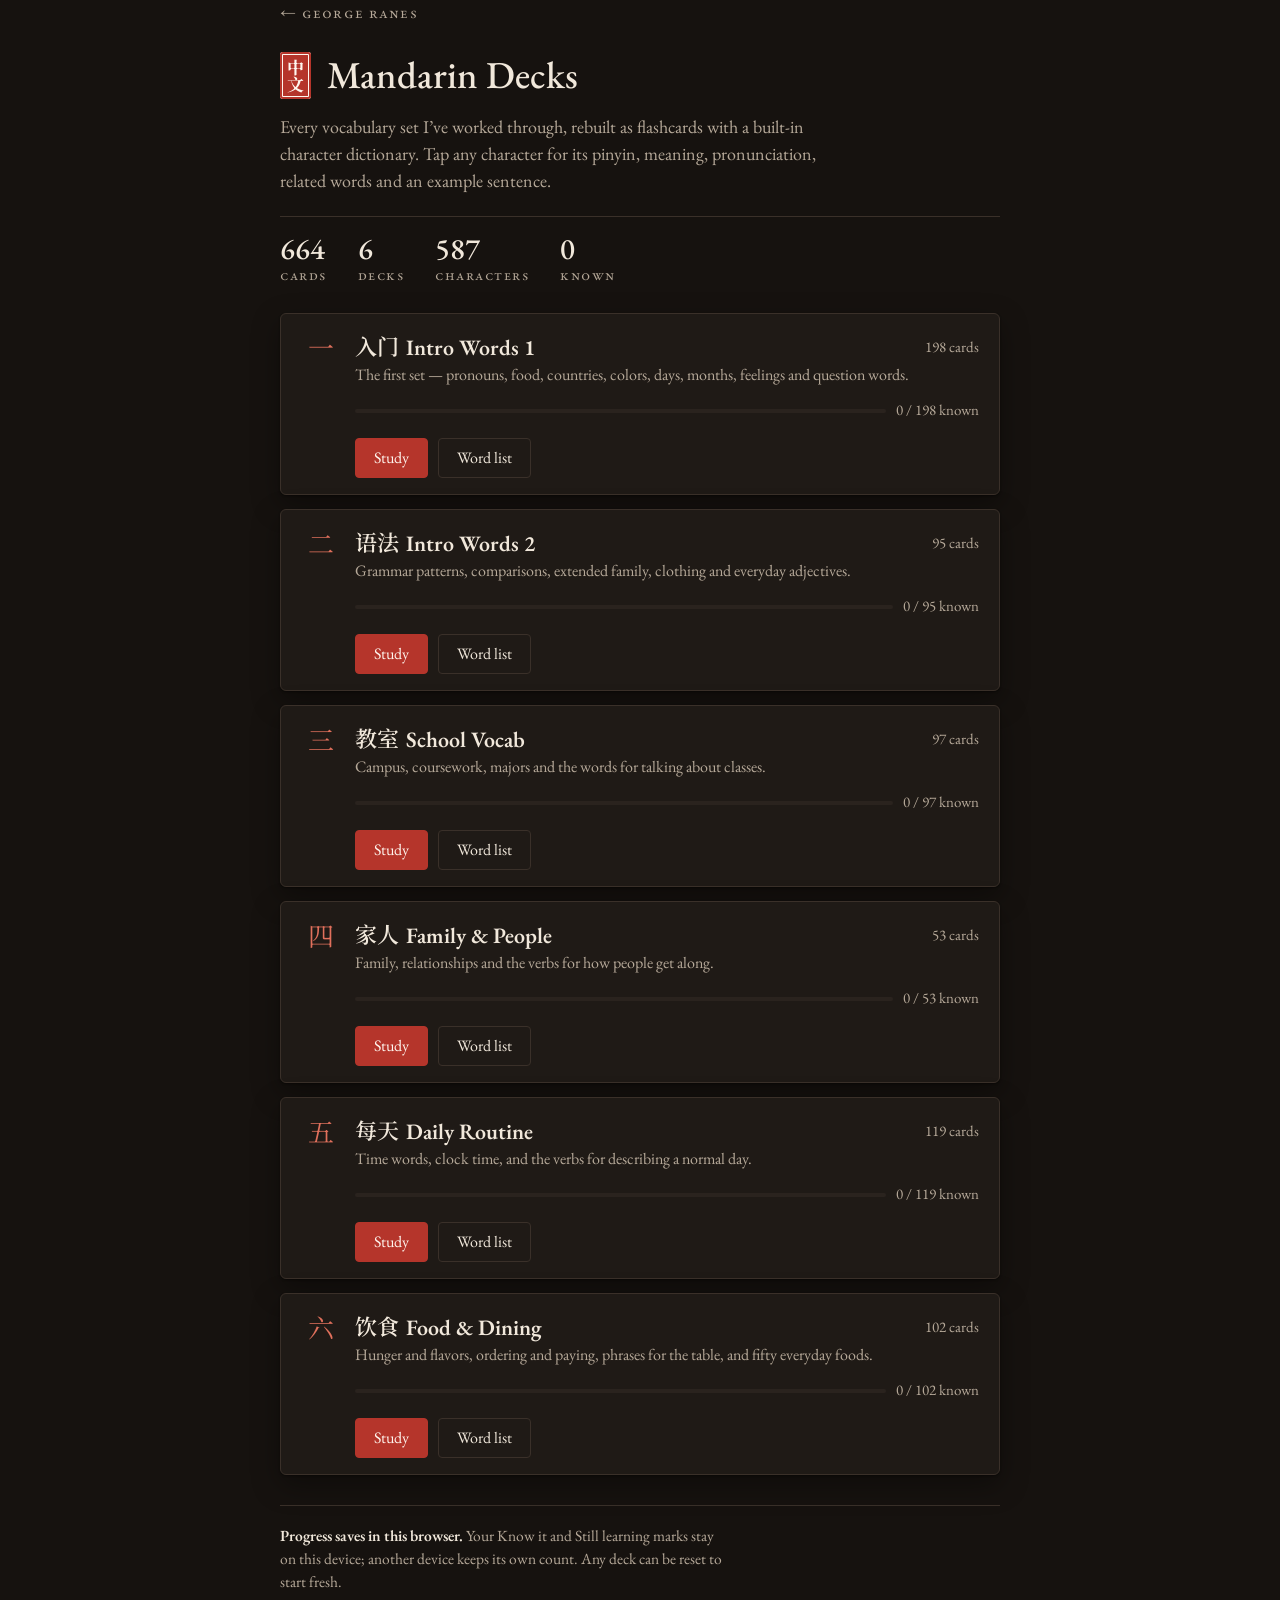
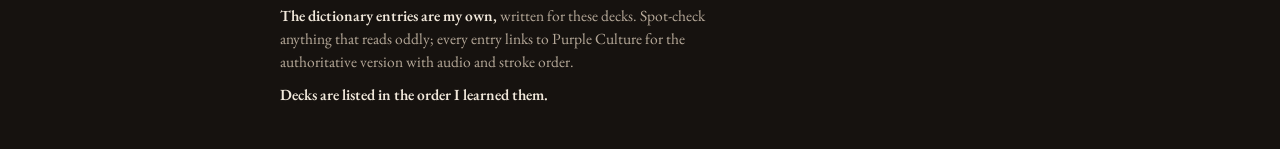
==== commit a7abd29c: "Mandarin app: dark ink is the default theme, seal red kept for buttons and seal Co-Authored-By: Clau" ====
--- a/mandarin/index.html
+++ b/mandarin/index.html
@@ -3,6 +3,7 @@
 <head>
 <meta charset="utf-8">
 <meta name="viewport" content="width=device-width, initial-scale=1">
+<meta name="theme-color" content="#16120F">
 <title>中文 Mandarin Decks · George Ranes</title>
 <meta name="description" content="Interactive Mandarin flashcards and character dictionary built by George Ranes.">
 <link rel="icon" href="../assets/favicon.svg" type="image/svg+xml">
@@ -11,46 +12,37 @@
 <link rel="stylesheet" href="https://fonts.googleapis.com/css2?family=EB+Garamond:ital,wght@0,400;0,500;0,600;1,400&family=Noto+Serif+SC:wght@400;500;600;700&display=swap">
 <style>
   /* ==========================================================================
-     Ink & cinnabar: rice paper, ink-dark text and one seal red (朱砂).
+     Ink & cinnabar: dark ink, warm paper-toned text and one seal red (朱砂).
      Traditional touches are kept functional: the seal logo, the 田字格 practice
      grid behind characters, and Chinese numerals on the decks.
      ========================================================================== */
+  /* Dark ink is the default for everyone, whatever the device's light/dark setting. */
   :root {
+    color-scheme: dark;
+    --paper: #16120F;  --surface: #1F1A16;  --surface-2: #2A231E;
+    --ink: #F1E8DB;    --muted: #B6A999;    --faint: #887C6F;   --line: #3A3029;
+    --red: #E0705C;    --red-wash: #3A1F1A;                       /* red text and lines, lifted to read on dark */
+    --btn: #B5352B;    --btn-deep: #C8433A;  --on-btn: #FFF6EF;    /* filled buttons and the seal: the seal red */
+    --grid: rgba(224, 112, 92, .36);  --grid-dash: rgba(224, 112, 92, .26);
+    --shadow: 0 1px 2px rgba(0, 0, 0, .4), 0 10px 28px rgba(0, 0, 0, .35);
+    --t1: #FB923C; --t2: #4ADE80; --t3: #A78BFA; --t4: #F472B6; --t5: #A59A8E;
+    --unseen: #7E7468; --learning: #E0A94A; --known: #5FB98A;
+    --learn-bg: #33270F; --known-bg: #12301F;
+    --serif: "EB Garamond", Garamond, Georgia, serif;
+    --han: "Noto Serif SC", "Songti SC", "SimSun", serif;
+  }
+  /* Rice-paper light theme, kept for <html data-theme="light"> */
+  :root[data-theme="light"] {
+    color-scheme: light;
     --paper: #F5EFE3;  --surface: #FFFCF6;  --surface-2: #EFE7D8;
     --ink: #221C17;    --muted: #6D6156;    --faint: #998D80;   --line: #E2D7C5;
-    --red: #B5352B;    --red-wash: #F7E6DF;                       /* accents and red text */
-    --btn: #B5352B;    --btn-deep: #922A22;  --on-btn: #FFF8F0;    /* filled buttons and the seal */
+    --red: #B5352B;    --red-wash: #F7E6DF;
+    --btn: #B5352B;    --btn-deep: #922A22;  --on-btn: #FFF8F0;
     --grid: rgba(181, 53, 43, .30);  --grid-dash: rgba(181, 53, 43, .22);
     --shadow: 0 1px 2px rgba(60, 40, 20, .05), 0 10px 28px rgba(60, 40, 20, .08);
     --t1: #C2410C; --t2: #15803D; --t3: #6D28D9; --t4: #BE185D; --t5: #7D7268;
     --unseen: #A89C8E; --learning: #B7791F; --known: #2E7D4F;
     --learn-bg: #FBF1DE; --known-bg: #E6F2E9;
-    --serif: "EB Garamond", Garamond, Georgia, serif;
-    --han: "Noto Serif SC", "Songti SC", "SimSun", serif;
-  }
-  @media (prefers-color-scheme: dark) {
-    :root:not([data-theme="light"]) {
-      --paper: #16120F;  --surface: #1F1A16;  --surface-2: #2A231E;
-      --ink: #F1E8DB;    --muted: #B6A999;    --faint: #887C6F;   --line: #3A3029;
-      --red: #E27A66;    --red-wash: #3A1F1A;
-      --btn: #B4473A;    --btn-deep: #C9584A;  --on-btn: #FFF6EF;
-      --grid: rgba(226, 122, 102, .36);  --grid-dash: rgba(226, 122, 102, .26);
-      --shadow: 0 1px 2px rgba(0, 0, 0, .4), 0 10px 28px rgba(0, 0, 0, .35);
-      --t1: #FB923C; --t2: #4ADE80; --t3: #A78BFA; --t4: #F472B6; --t5: #A59A8E;
-      --unseen: #7E7468; --learning: #E0A94A; --known: #5FB98A;
-      --learn-bg: #33270F; --known-bg: #12301F;
-    }
-  }
-  :root[data-theme="dark"] {
-    --paper: #16120F;  --surface: #1F1A16;  --surface-2: #2A231E;
-    --ink: #F1E8DB;    --muted: #B6A999;    --faint: #887C6F;   --line: #3A3029;
-    --red: #E27A66;    --red-wash: #3A1F1A;
-    --btn: #B4473A;    --btn-deep: #C9584A;  --on-btn: #FFF6EF;
-    --grid: rgba(226, 122, 102, .36);  --grid-dash: rgba(226, 122, 102, .26);
-    --shadow: 0 1px 2px rgba(0, 0, 0, .4), 0 10px 28px rgba(0, 0, 0, .35);
-    --t1: #FB923C; --t2: #4ADE80; --t3: #A78BFA; --t4: #F472B6; --t5: #A59A8E;
-    --unseen: #7E7468; --learning: #E0A94A; --known: #5FB98A;
-    --learn-bg: #33270F; --known-bg: #12301F;
   }
 
   /* ---------- base ---------- */
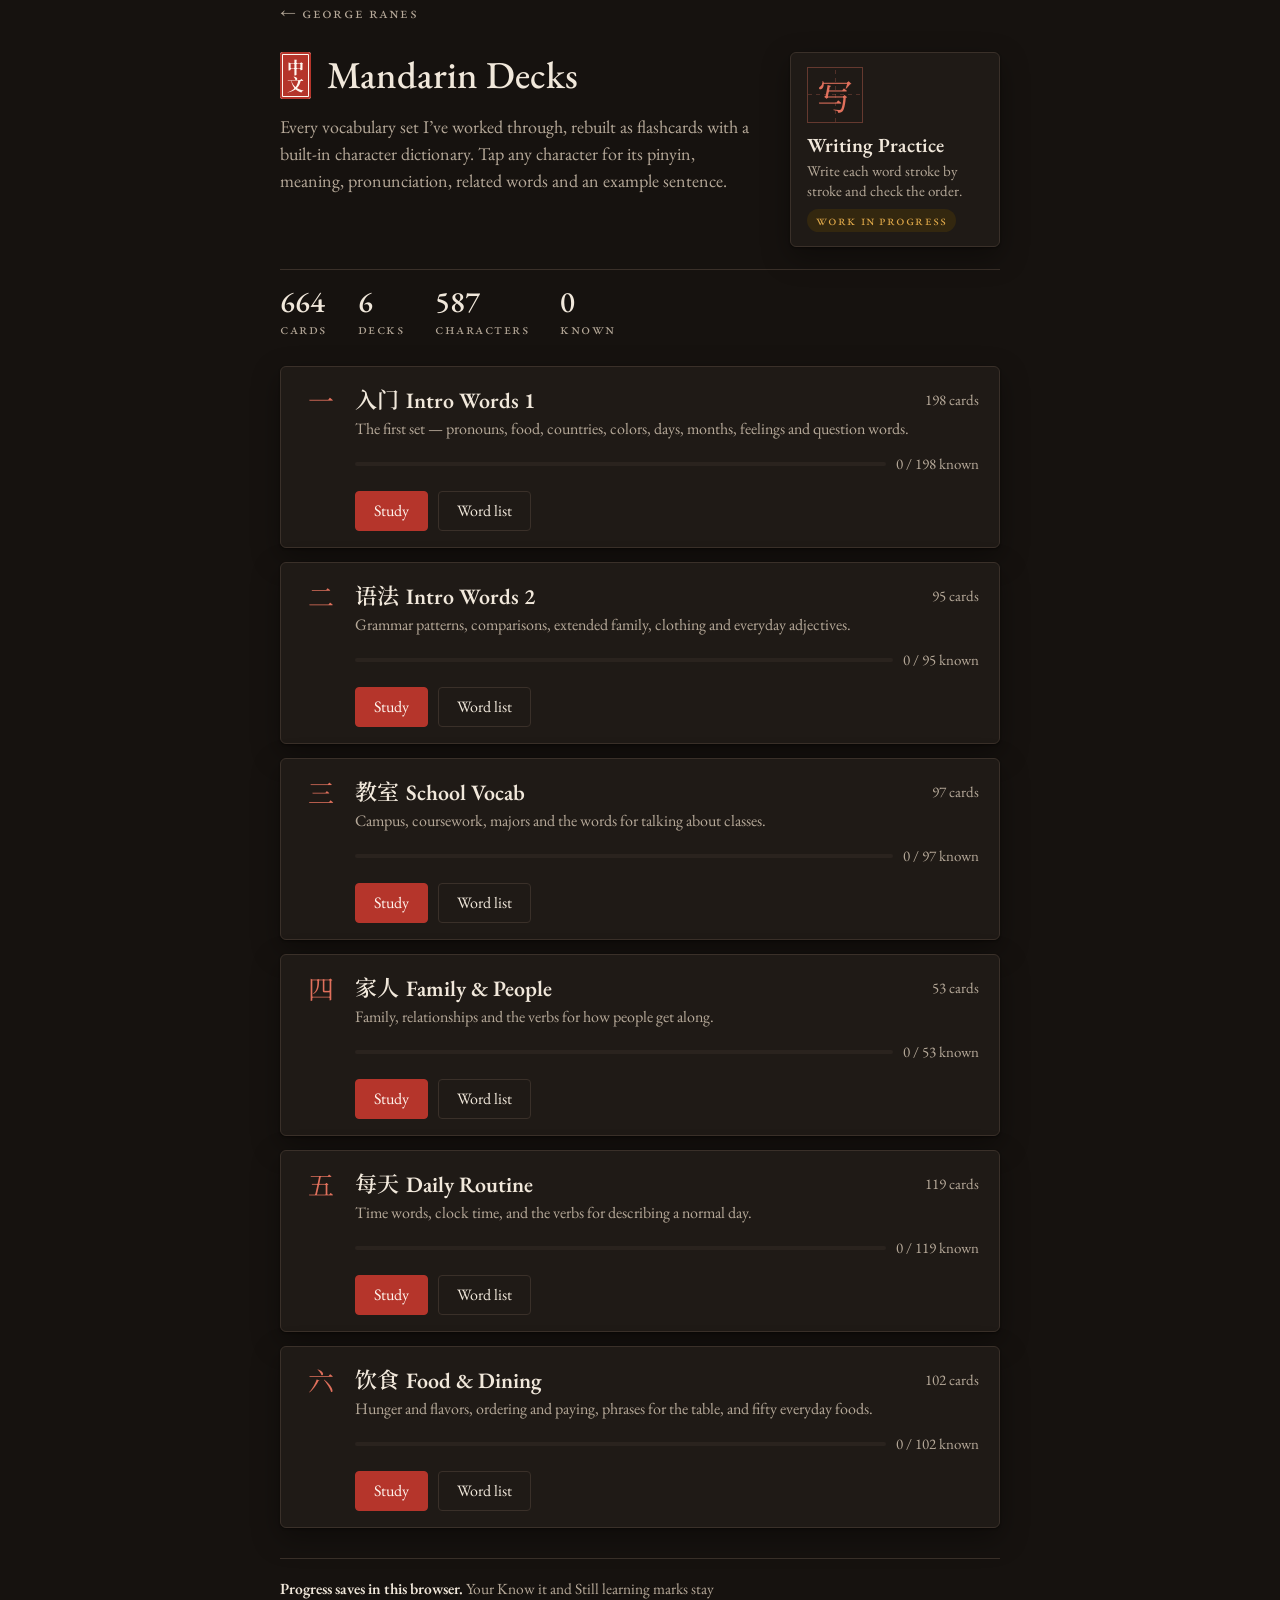
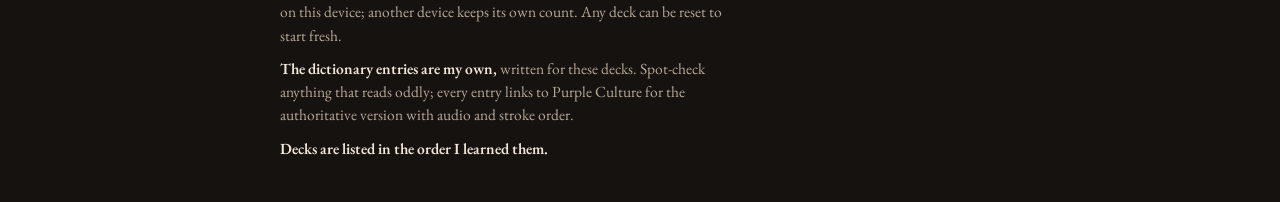
==== commit cc815b2a: "Add Hanzi writing practice page, linked from the Mandarin header Writing Practice tile beside the Ma" ====
--- a/mandarin/index.html
+++ b/mandarin/index.html
@@ -99,6 +99,34 @@
   .home header { padding-block: 26px 4px; }
   .home h1 { display: flex; align-items: center; gap: 16px; margin: 0 0 14px; font-size: clamp(30px, 7vw, 38px); font-weight: 500; line-height: 1.1; }
   .home .lede { margin: 0; color: var(--muted); max-width: 60ch; font-size: 18px; }
+  /* Writing Practice: a separate page, linked beside the title */
+  .intro { display: grid; grid-template-columns: 1fr 210px; gap: 28px; align-items: start; }
+  .practice {
+    display: flex; flex-direction: column; gap: 10px; color: var(--ink); text-decoration: none;
+    background: var(--surface); border: 1px solid var(--line); border-radius: 6px;
+    padding: 14px 16px; box-shadow: var(--shadow);
+  }
+  .practice:hover { border-color: var(--red); }
+  .practice-hz {
+    width: 56px; height: 56px; display: grid; place-items: center;
+    font-size: 36px; line-height: 1; color: var(--red);
+    border: 1px solid var(--grid);
+    background-image:
+      repeating-linear-gradient(90deg, var(--grid-dash) 0 4px, transparent 4px 8px),
+      repeating-linear-gradient(0deg, var(--grid-dash) 0 4px, transparent 4px 8px);
+    background-size: 100% 1px, 1px 100%;
+    background-position: center, center;
+    background-repeat: no-repeat;
+  }
+  .practice-text { display: flex; flex-direction: column; gap: 4px; }
+  .practice-name { font-size: 20px; font-weight: 600; line-height: 1.2; }
+  .practice:hover .practice-name { color: var(--red); }
+  .practice-note { font-size: 15px; color: var(--muted); line-height: 1.35; }
+  .practice-tag {
+    align-self: start; margin-top: 4px; font-size: 14px; color: var(--learning);
+    background: var(--learn-bg); border-radius: 99px; padding: 1px 9px;
+    font-variant-caps: all-small-caps; letter-spacing: .08em;
+  }
   .totals { display: flex; gap: 30px; flex-wrap: wrap; margin-top: 22px; padding-top: 16px; border-top: 1px solid var(--line); }
   .totals div { display: flex; flex-direction: column; }
   .totals b { font-size: 30px; font-weight: 500; line-height: 1.05; font-variant-numeric: lining-nums tabular-nums; }
@@ -382,6 +410,9 @@
   }
   @media (max-width: 640px) {
     .kbd-hint { display: none; }
+    .intro { grid-template-columns: 1fr; gap: 18px; }
+    .practice { flex-direction: row; align-items: center; gap: 14px; }
+    .practice-hz { flex: none; }
     .word-row { grid-template-columns: 1fr auto; grid-template-areas: "hz pill" "py py" "en en"; row-gap: 4px; }
     .word-row .hz { grid-area: hz; }
     .word-row .pill { grid-area: pill; justify-self: end; }
@@ -414,8 +445,20 @@
   <div id="home" class="home">
     <a class="site-link" href="../#mandarin">← George Ranes</a>
     <header>
-      <h1><span class="seal" aria-hidden="true"><span>中</span><span>文</span></span><span>Mandarin Decks</span></h1>
-      <p class="lede">Every vocabulary set I’ve worked through, rebuilt as flashcards with a built-in character dictionary. Tap any character for its pinyin, meaning, pronunciation, related words and an example sentence.</p>
+      <div class="intro">
+        <div>
+          <h1><span class="seal" aria-hidden="true"><span>中</span><span>文</span></span><span>Mandarin Decks</span></h1>
+          <p class="lede">Every vocabulary set I’ve worked through, rebuilt as flashcards with a built-in character dictionary. Tap any character for its pinyin, meaning, pronunciation, related words and an example sentence.</p>
+        </div>
+        <a class="practice" href="writing-practice.html">
+          <span class="practice-hz han" aria-hidden="true">写</span>
+          <span class="practice-text">
+            <span class="practice-name">Writing Practice</span>
+            <span class="practice-note">Write each word stroke by stroke and check the order.</span>
+            <span class="practice-tag">Work in progress</span>
+          </span>
+        </a>
+      </div>
       <div class="totals">
         <div><b id="t-cards">0</b><span>Cards</span></div>
         <div><b id="t-sets">0</b><span>Decks</span></div>
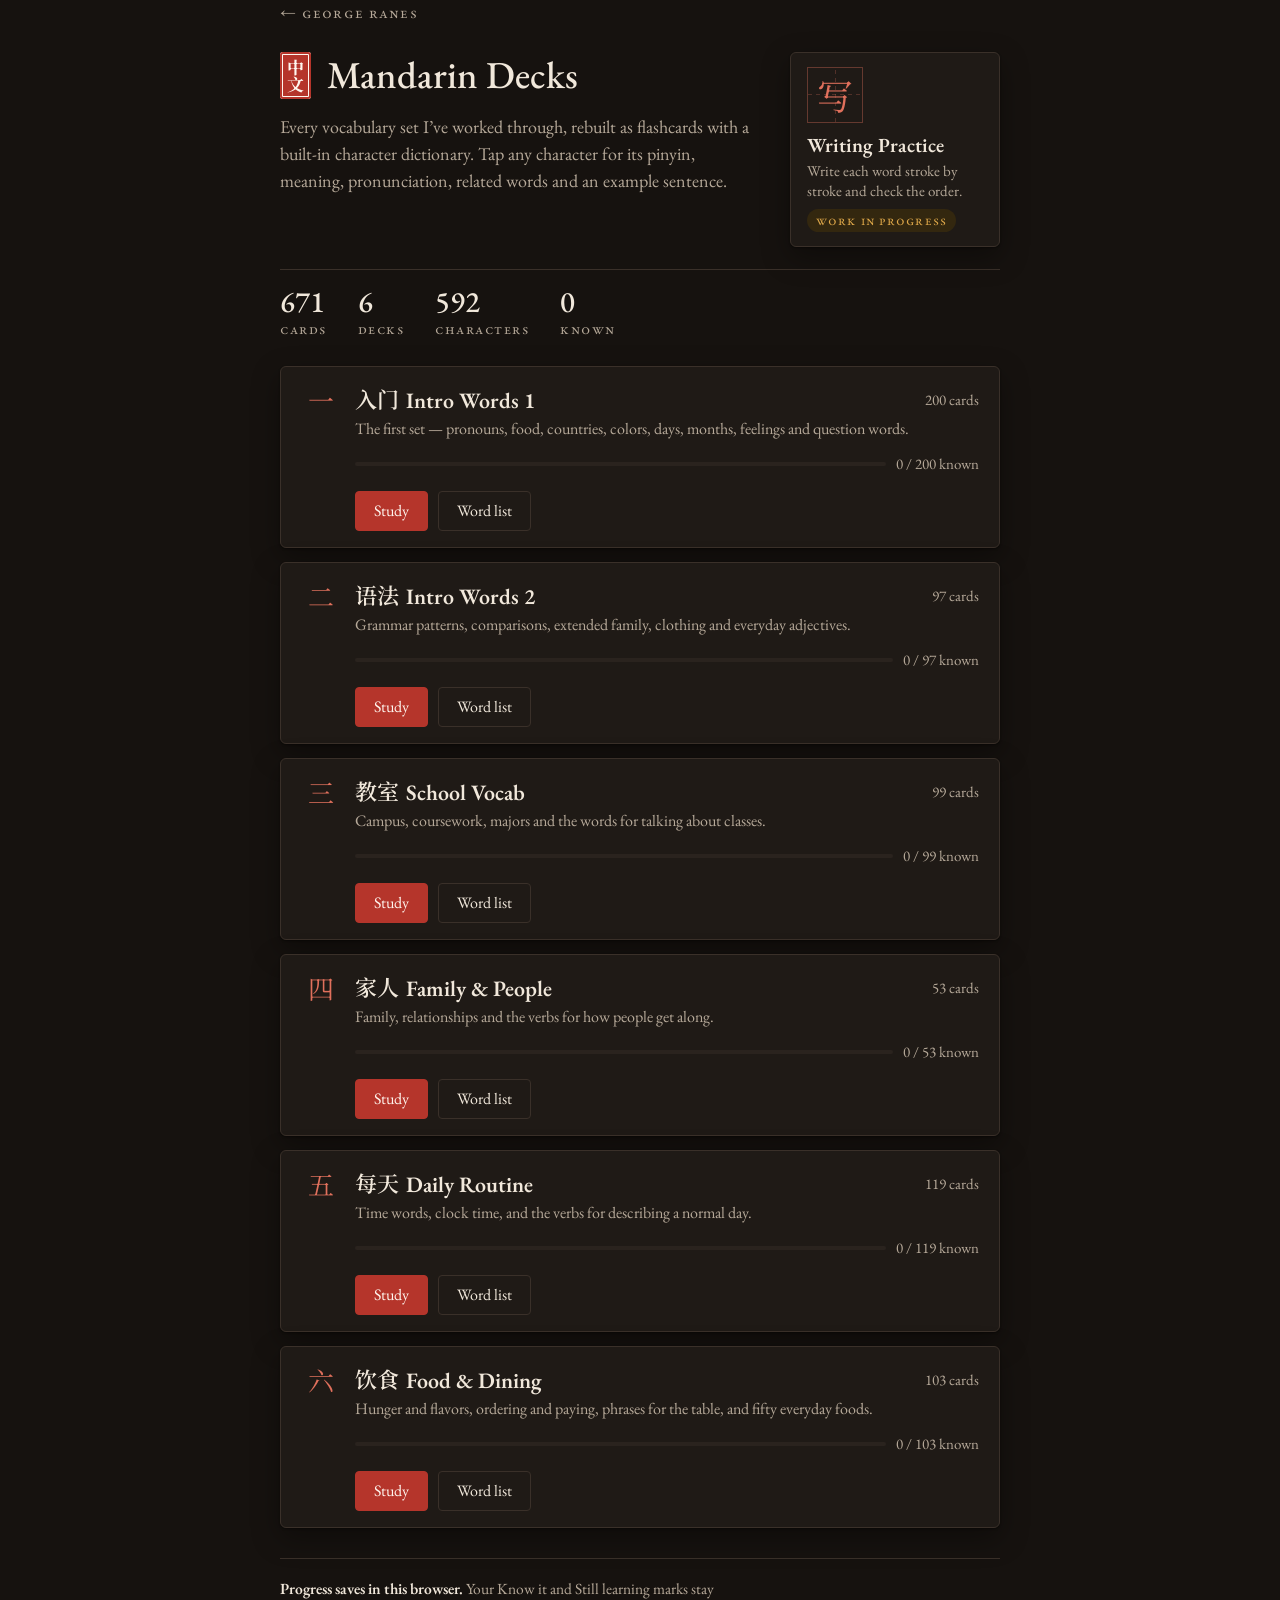
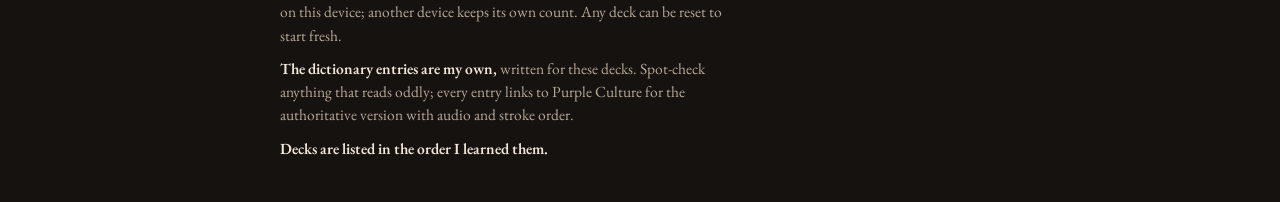
==== commit cb5f770d: "Mandarin: first context notes (30 words), 7 new cards, 3 cards revised; category counts computed fro" ====
--- a/mandarin/index.html
+++ b/mandarin/index.html
@@ -201,15 +201,30 @@
   }
   .field { display: flex; flex-direction: column; gap: 4px; font-size: 15px; color: var(--muted); font-variant-caps: all-small-caps; letter-spacing: .1em; }
   .field select { font-variant-caps: normal; letter-spacing: 0; width: 100%; }
-  .opt-row { display: flex; gap: 8px; flex-wrap: wrap; }
-  .opt-row > * { flex: 1 1 0; }
+  .opt-row { display: flex; flex-direction: column; gap: 8px; }
   .chip { position: relative; padding-left: 32px; text-align: left; white-space: nowrap; }
   .chip::before {
     content: ""; position: absolute; left: 11px; top: 50%; width: 13px; height: 13px; margin-top: -6.5px;
     border: 1.5px solid var(--faint); border-radius: 2px;
   }
   .chip[aria-pressed="true"]::before { background: var(--btn); border-color: var(--btn); box-shadow: inset 0 0 0 2px var(--surface); }
-  .opt-foot { display: flex; justify-content: space-between; align-items: center; padding-top: 12px; border-top: 1px solid var(--line); }
+  .opt-foot { display: flex; gap: 8px; align-items: center; padding-top: 12px; border-top: 1px solid var(--line); }
+  .opt-foot .btn.subtle { margin-left: auto; }
+
+  /* the small "context" tag on cards and word-list rows */
+  .tag-right { display: inline-flex; align-items: center; gap: 10px; }
+  .ctx-btn {
+    font: inherit; font-size: 15px; font-variant-caps: all-small-caps; letter-spacing: .1em; line-height: 1.45;
+    color: var(--ink); background: var(--red-wash); border: 1px solid var(--grid); border-radius: 3px;
+    padding: 0 7px 1px; cursor: pointer;
+  }
+  .ctx-btn:hover { border-color: var(--red); color: var(--red); }
+  .ctx-head { display: flex; align-items: baseline; gap: 6px 14px; flex-wrap: wrap; }
+  .ctx-hz { font-family: var(--han); font-size: 30px; line-height: 1.2; }
+  .ctx-py { color: var(--muted); font-size: 18px; }
+  .ctx-en { font-size: 17px; }
+  .ctx-note { margin: 0; font-size: 17px; line-height: 1.55; }
+  .row-tags { display: inline-flex; align-items: center; gap: 10px; justify-content: flex-end; }
 
   /* ---------- the card ---------- */
   .stage { perspective: 1400px; display: flex; }
@@ -278,10 +293,8 @@
   .py-line { font-size: 19px; letter-spacing: .01em; display: flex; flex-wrap: wrap; justify-content: center; gap: 0 8px; }
   .py-line.lead { font-size: 27px; font-weight: 500; }
   .py-sep { color: var(--faint); }
-  .en-reveal { display: flex; flex-direction: column; align-items: center; gap: 10px; }
   .en-sub { font-size: 23px; font-weight: 500; line-height: 1.35; text-wrap: balance; }
-  .reveal { font-size: 16px; color: var(--muted); background: none; border: 1px dashed var(--faint); padding: 8px 20px; }
-  .reveal:hover { color: var(--ink); border-style: solid; border-color: var(--ink); }
+  .en-front { font-size: clamp(27px, 6.5vw, 36px); font-weight: 500; line-height: 1.3; text-wrap: balance; }
   .ex { font-size: 16px; color: var(--muted); }
   .ex .exhz { font-family: var(--han); font-size: 18px; color: var(--ink); }
   .note { font-size: 15.5px; color: var(--muted); background: var(--surface-2); border-radius: 4px; padding: 10px 12px; border-left: 3px solid var(--red); }
@@ -415,7 +428,7 @@
     .practice-hz { flex: none; }
     .word-row { grid-template-columns: 1fr auto; grid-template-areas: "hz pill" "py py" "en en"; row-gap: 4px; }
     .word-row .hz { grid-area: hz; }
-    .word-row .pill { grid-area: pill; justify-self: end; }
+    .word-row .row-tags { grid-area: pill; justify-self: end; }
     .word-row .py-line { grid-area: py; }
     .word-row .en { grid-area: en; }
   }
@@ -499,10 +512,11 @@
             <label class="field"><span>Category</span><select id="cat"></select></label>
             <label class="field"><span>Cards</span><select id="chunk"></select></label>
             <div class="opt-row">
-              <button class="chip" id="t-py" type="button" aria-pressed="true">Pinyin on front</button>
-              <button class="chip" id="t-shuffle" type="button" aria-pressed="false">Shuffle</button>
+              <button class="chip" id="t-en" type="button" aria-pressed="false">English on front</button>
+              <button class="chip" id="t-py" type="button" aria-pressed="true">Show pinyin</button>
             </div>
             <div class="opt-foot">
+              <button class="chip" id="t-shuffle" type="button" aria-pressed="false">Shuffle</button>
               <button class="btn" id="legend-btn" type="button">Legend</button>
               <button class="btn subtle" id="reset-btn" type="button">Reset progress</button>
             </div>
@@ -535,19 +549,22 @@
 </div>
 
 <!-- Deck data lives in data/ so new sets can be added without touching the app code. -->
-<script src="data/sets.js?v=2"></script>
-<script src="data/chars.js?v=2"></script>
+<script src="data/sets.js?v=3"></script>
+<script src="data/chars.js?v=3"></script>
+<script src="data/context.js?v=2"></script>
 <script>
 const KEY = "mandarin-app-progress-v1";   // never rename: everyone's saved progress lives under this key
 const HAN = /[一-鿿]/;
 const ALT = /\s*[\/／]\s*/;                // a card can offer two forms, written "这儿／这里"
 
-// A set may leave out "cats"; they're then counted from its cards, in first-seen order.
+// Category counts always come from the cards themselves, so adding or moving a card never leaves them
+// stale. A set's "cats" list, when present, only fixes the order; new categories follow, first-seen.
 SETS.forEach(set => {
-  if (set.cats) return;
   const counts = new Map();
   set.cards.forEach(c => counts.set(c.cat, (counts.get(c.cat) || 0) + 1));
-  set.cats = [...counts];
+  const order = (set.cats || []).map(([name]) => name).filter(name => counts.has(name));
+  counts.forEach((n, name) => { if (!order.includes(name)) order.push(name); });
+  set.cats = order.map(name => [name, counts.get(name)]);
 });
 
 // Make every multi-character word in the decks show up in its characters' Words tab, marked
@@ -584,6 +601,56 @@
   return [h, document.createTextNode(m[2])];
 }
 
+/* ---------- context notes (data/context.js) ---------- */
+// Notes are keyed by the word exactly as written on a card, so a word in several decks shares them.
+// A two-form card ("这儿／这里") picks up notes filed under either form.
+const CTX = typeof CONTEXT !== "undefined" ? CONTEXT : {};
+
+function contextFor(card) {
+  const keys = [...new Set([card.hz, ...card.hz.split(ALT)])];
+  return keys.filter(k => CTX[k]).map(k => ({ word: k, entry: CTX[k] }));
+}
+
+function contextBtn(card, notes) {
+  const b = el("button", "ctx-btn", "context");
+  b.type = "button";
+  b.setAttribute("aria-label", "Context notes for " + card.hz);
+  b.addEventListener("click", ev => { ev.stopPropagation(); openContext(card, notes); });
+  return b;
+}
+
+function openContext(card, notes) {
+  openSheet(sheet => {
+    sheetHead(sheet, "Context");
+    const head = el("div", "ctx-head");
+    const hz = el("span", "ctx-hz", card.hz);
+    hz.lang = "zh-Hans";
+    head.append(hz, el("span", "ctx-py", card.py), el("span", "ctx-en", card.en));
+    sheet.append(head);
+    notes.forEach(({ word, entry }) => {
+      if (notes.length > 1) {
+        const h = el("h4", null, word);
+        h.lang = "zh-Hans";
+        sheet.append(h);
+      }
+      (entry.notes || []).forEach(text => sheet.append(el("p", "ctx-note", text)));
+      if (entry.examples && entry.examples.length) {
+        sheet.append(el("h4", null, "In a sentence"));
+        entry.examples.forEach(x => {
+          const box = el("div", "sent");
+          const line = el("div", "shz", x.hz);
+          line.lang = "zh-Hans";
+          box.append(line);
+          if (x.py) box.append(el("div", "spy", x.py));
+          if (x.en) box.append(el("div", "sen", x.en));
+          box.append(speakBtn(x.hz));
+          sheet.append(box);
+        });
+      }
+    });
+  }, "Context for " + card.hz);
+}
+
 // 1 -> 一, 12 -> 十二, 25 -> 二十五 (deck numbers)
 function cnNum(n) {
   const d = "一二三四五六七八九";
@@ -601,8 +668,8 @@
 
 const state = {
   set: null,
-  revealEn: false,
-  showPy: true,
+  showPy: true,           // pinyin under the characters, wherever they show
+  enFront: false,         // English on the front instead of the characters
   mode: "all",
   chunk: "all",
   cat: "all",
@@ -621,13 +688,14 @@
       allStatus = saved.status || {};
       orders = saved.orders || {};
       if (typeof saved.showPy === "boolean") state.showPy = saved.showPy;
+      if (typeof saved.enFront === "boolean") state.enFront = saved.enFront;
     }
   }
 } catch (e) { /* private window or blocked storage — run without it */ }
 
 function save() {
   try {
-    localStorage.setItem(KEY, JSON.stringify({ status: allStatus, orders: orders, showPy: state.showPy }));
+    localStorage.setItem(KEY, JSON.stringify({ status: allStatus, orders: orders, showPy: state.showPy, enFront: state.enFront }));
   } catch (e) { /* ignore */ }
 }
 
@@ -665,7 +733,9 @@
     return true;
   });
   // the permutation is fixed per deck, so grading a card never reorders the rest
-  if (rank) out.sort((a, b) => rank.get(a.id) - rank.get(b.id));
+  // cards added to a deck after it was shuffled go at the end, in id order
+  const pos = c => rank.has(c.id) ? rank.get(c.id) : 1e9 + c.id;
+  if (rank) out.sort((a, b) => pos(a) - pos(b));
   return out;
 }
 
@@ -763,50 +833,46 @@
 
   const card = d[state.i];
   const st = statusOf(card.id);
-  state.revealEn = false;
+  const notes = contextFor(card);
 
   const wrap = el("div", "card" + (state.flipped ? " flipped" : ""));
 
-  /* front */
+  // top row of either face: category on the left; context tag (when there are notes) and status on the right
+  const faceTag = rightLabel => {
+    const tag = el("div", "face-tag");
+    const right = el("span", "tag-right");
+    if (notes.length) right.append(contextBtn(card, notes));
+    right.append(rightLabel);
+    tag.append(el("span", "cat-tag", card.cat), right);
+    return tag;
+  };
+  // the characters, with pinyin under them when Show pinyin is on
+  const chinese = () => {
+    const parts = [renderHanzi(card)];
+    if (state.showPy) parts.push(renderPinyin(card));
+    return parts;
+  };
+
+  /* front: the characters, or the English when English on front is on */
   const front = el("div", "face front");
-  const ftag = el("div", "face-tag");
-  ftag.append(el("span", "cat-tag", card.cat));
-  ftag.append(el("span", "pill " + st, st === "unseen" ? "new" : st === "learning" ? "learning" : "known"));
   const fbody = el("div", "face-body");
-  fbody.append(renderHanzi(card));
-  if (state.showPy) fbody.append(renderPinyin(card));
-  front.append(ftag, fbody, speakBtn(card.hz));
+  if (state.enFront) fbody.append(el("div", "en-front", card.en));
+  else fbody.append(...chinese());
+  front.append(faceTag(el("span", "pill " + st, st === "unseen" ? "new" : st === "learning" ? "learning" : "known")), fbody);
+  if (!state.enFront) front.append(speakBtn(card.hz));   // no audio hint while the English is the question
   wrap.append(front);
 
-  /* back */
+  /* back: always the whole card, with nothing hidden: characters, pinyin, then English */
   const back = el("div", "face back");
-  const btag = el("div", "face-tag");
-  btag.append(el("span", "cat-tag", card.cat), el("span", null, "answer"));
-  back.append(btag);
   const bbody = el("div", "face-body");
-  const lead = renderPinyin(card);
-  lead.classList.add("lead");
-  bbody.append(lead);
+  bbody.append(...chinese(), el("div", "en-sub", card.en));
   if (card.kind === "pattern" && card.pattern) bbody.append(el("div", "ex", card.pattern));
   if (card.ex) {
     const e = el("div", "ex");
     e.append(el("div", "exhz", card.ex));
     bbody.append(e);
   }
-  const enWrap = el("div", "en-reveal");
-  const showEnglish = () => {
-    state.revealEn = true;
-    enWrap.replaceChildren(el("div", "en-sub", card.en));
-  };
-  if (state.revealEn) showEnglish();
-  else {
-    const rb = el("button", "btn reveal", "Show English");
-    rb.type = "button";
-    rb.addEventListener("click", ev => { ev.stopPropagation(); showEnglish(); });
-    enWrap.append(rb);
-  }
-  bbody.append(enWrap);
-  back.append(bbody, speakBtn(card.hz));
+  back.append(faceTag(el("span", null, "answer")), bbody, speakBtn(card.hz));
   wrap.append(back);
 
   stage.append(wrap);
@@ -817,7 +883,7 @@
   const learn = el("button", "act learn", "Still learning");
   learn.type = "button";
   learn.addEventListener("click", () => grade("learning"));
-  const flip = el("button", "act flip", state.flipped ? "Show Chinese" : "Flip");
+  const flip = el("button", "act flip", state.flipped ? "Flip back" : "Flip");
   flip.type = "button";
   flip.addEventListener("click", doFlip);
   flipBtn = flip;
@@ -965,7 +1031,7 @@
 
   // a dot on Options whenever something in it changes what you see
   document.getElementById("opts").classList.toggle("on",
-    state.cat !== "all" || state.chunk !== "all" || isShuffled() || !state.showPy);
+    state.cat !== "all" || state.chunk !== "all" || isShuffled() || !state.showPy || state.enFront);
 }
 
 /* ---------- actions ---------- */
@@ -973,7 +1039,7 @@
   if (!cardEl) return;
   state.flipped = !state.flipped;
   cardEl.classList.toggle("flipped", state.flipped);
-  if (flipBtn) flipBtn.textContent = state.flipped ? "Show Chinese" : "Flip";
+  if (flipBtn) flipBtn.textContent = state.flipped ? "Flip back" : "Flip";
   closePop();
 }
 
@@ -1228,6 +1294,12 @@
     sheet.append(sg);
     sheet.append(el("div", "ex", "The bar under the title uses the same colors, scoped to whatever filter is on."));
 
+    sheet.append(el("h4", null, "Front and back"));
+    sheet.append(el("div", "ex", "The front shows the characters, or the English if English on front is on in Options. The back always shows the whole card: the characters, the pinyin and the English. Show pinyin puts the pinyin under the characters on whichever side they appear."));
+
+    sheet.append(el("h4", null, "Context notes"));
+    sheet.append(el("div", "ex", "Some words carry a small context tag at the top of the card and in the word list. Tap it for notes on how the word is used, with example sentences."));
+
     sheet.append(el("h4", null, "Categories and sections"));
     sheet.append(el("div", "ex", "Every card carries a category, shown in red at the top of the card. Open Options to study one category, or one set of 25 cards, at a time."));
 
@@ -1327,17 +1399,28 @@
 const chunkSel = document.getElementById("chunk");
 const shuffleBtn = document.getElementById("t-shuffle");
 const pyBtn = document.getElementById("t-py");
-
+const enBtn = document.getElementById("t-en");
+
+// syncPy keeps both front-of-card switches in step with the saved settings
 function syncPy() {
   pyBtn.setAttribute("aria-pressed", String(state.showPy));
-  pyBtn.textContent = "Pinyin on front";
-  pyBtn.title = state.showPy
-    ? "Tap to hide pinyin on the front of the card"
-    : "Tap to show pinyin on the front of the card";
+  pyBtn.textContent = "Show pinyin";
+  pyBtn.title = state.showPy ? "Hide the pinyin under the characters" : "Show pinyin under the characters";
+  enBtn.setAttribute("aria-pressed", String(state.enFront));
+  enBtn.textContent = "English on front";
+  enBtn.title = state.enFront ? "Put the characters back on the front" : "Put the English on the front of the card";
 }
 
 pyBtn.addEventListener("click", () => {
   state.showPy = !state.showPy;
+  syncPy();
+  save();
+  render();
+});
+
+enBtn.addEventListener("click", () => {
+  state.enFront = !state.enFront;
+  state.flipped = false;
   syncPy();
   save();
   render();
@@ -1489,7 +1572,11 @@
       row.append(renderHanzi(card), renderPinyin(card), el("span", "en", card.en));
       const v = st[card.id];
       const label = v === "known" ? "known" : v === "learning" ? "learning" : "new";
-      row.append(el("span", "pill " + (v || "unseen"), label));
+      const tags = el("span", "row-tags");
+      const notes = contextFor(card);
+      if (notes.length) tags.append(contextBtn(card, notes));
+      tags.append(el("span", "pill " + (v || "unseen"), label));
+      row.append(tags);
       rows.append(row);
     }
     section.append(rows);
